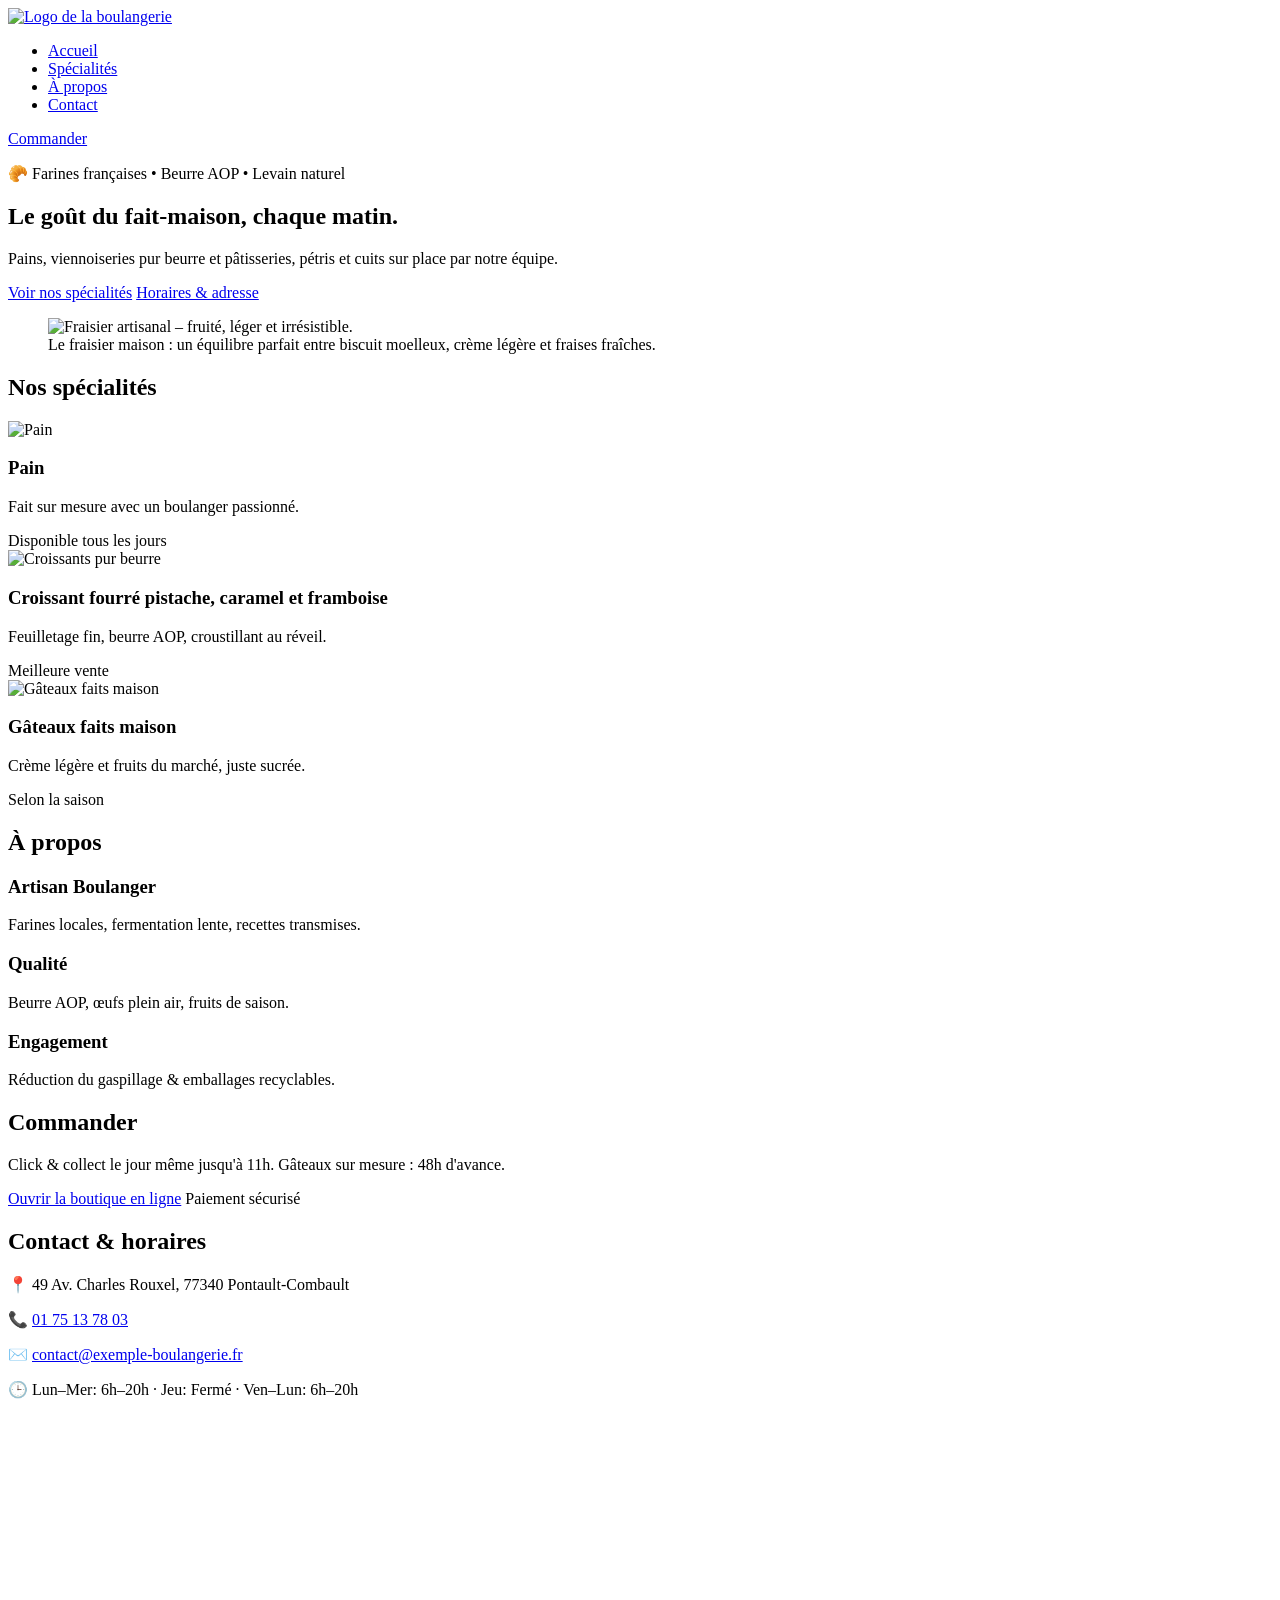
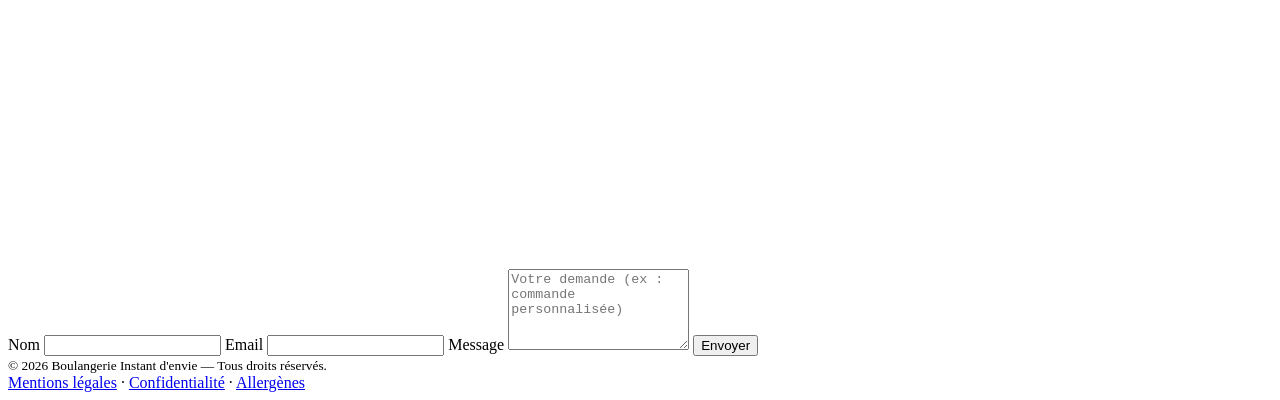
==== index.html @ 3da05369 "First Commit" ====
<!doctype html>
<html lang="fr">
<head>
  <meta charset="utf-8" />
  <meta name="viewport" content="width=device-width, initial-scale=1" />
  <title>Instant d'envie — Pains & Viennoiseries</title>
  <meta name="description" content="Boulangerie artisanale : pains au levain, viennoiseries pur beurre, pâtisseries de saison." />
  <link rel="stylesheet" href="bgiev1.css" />
</head>
<body>

  
  <header class="site-header">
    <div class="container header-row">
      <a class="brand" href="#">
        <img src="ie_logo.png" alt="Logo de la boulangerie" class="brand-logo" />
      </a>
      <nav class="main-nav">
        <ul>
          <li><a href="#hero">Accueil</a></li>
          <li><a href="#specialites">Spécialités</a></li>
          <li><a href="#apropos">À propos</a></li>
          <li><a href="#contact">Contact</a></li>
        </ul>
        <a class="btn btn-outline" href="#commande">Commander</a>
      </nav>
    </div>
  </header>

  
  <section id="hero" class="hero">
    <div class="container hero-grid">
      <div class="hero-text">
        <p class="badge">🥐 Farines françaises • Beurre AOP • Levain naturel</p>
        <h1>Le goût du <span class="accent">fait-maison</span>, chaque matin.</h1>
        <p class="lead">
          Pains, viennoiseries pur beurre et pâtisseries,
          pétris et cuits sur place par notre équipe.
        </p>
        <div class="cta">
          <a class="btn" href="#specialites">Voir nos spécialités</a>
          <a class="btn btn-outline" href="#contact">Horaires & adresse</a>
        </div>
      </div>
      <figure class="hero-media">
        <img src="img/frasiire.jpg" alt="Fraisier artisanal – fruité, léger et irrésistible." />
        <figcaption>Le fraisier maison : un équilibre parfait entre biscuit moelleux, crème légère et fraises fraîches.</figcaption>
      </figure>
    </div>
  </section>

  
  <section id="specialites" class="section">
    <div class="container">
      <h2>Nos spécialités</h2>
      <div class="grid-3">

        <article class="card">
          <img src="images/pain-levain.jpg" alt="Pain" />
          <div class="card-body">
            <h3>Pain</h3>
            <p>Fait sur mesure avec un boulanger passionné.</p>
            <span class="tag">Disponible tous les jours</span>
          </div>
        </article>

        <article class="card">
          <img src="images/croissant.jpg" alt="Croissants pur beurre" />
          <div class="card-body">
            <h3>Croissant fourré pistache, caramel et framboise</h3>
            <p>Feuilletage fin, beurre AOP, croustillant au réveil.</p>
            <span class="tag">Meilleure vente</span>
          </div>
        </article>

        <article class="card">
          <img src="images/tarte.jpg" alt="Gâteaux faits maison" />
          <div class="card-body">
            <h3>Gâteaux faits maison</h3>
            <p>Crème légère et fruits du marché, juste sucrée.</p>
            <span class="tag">Selon la saison</span>
          </div>
        </article>

      </div>
    </div>
  </section>

  
  <section id="apropos" class="section section-alt">
    <div class="container">
      <h2>À propos</h2>
      <div class="grid-3">
        <article class="info">
          <h3>Artisan Boulanger</h3>
          <p>Farines locales, fermentation lente, recettes transmises.</p>
        </article>
        <article class="info">
          <h3>Qualité</h3>
          <p>Beurre AOP, œufs plein air, fruits de saison.</p>
        </article>
        <article class="info">
          <h3>Engagement</h3>
          <p>Réduction du gaspillage & emballages recyclables.</p>
        </article>
      </div>
    </div>
  </section>

  
  <section id="commande" class="section">
    <div class="container">
      <h2>Commander</h2>
      <p>Click & collect le jour même jusqu'à 11h. Gâteaux sur mesure : 48h d'avance.</p>
      <a class="btn" href="#">Ouvrir la boutique en ligne</a>
      <span class="tag">Paiement sécurisé</span>
    </div>
  </section>

  
  <section id="contact" class="section section-alt">
    <div class="container contact-grid">
      <div>
        <h2>Contact & horaires</h2>
        <div class="contact-card">
          <p>📍 49 Av. Charles Rouxel, 77340 Pontault-Combault</p>
          <p>📞 <a href="tel:0175137803">01 75 13 78 03</a></p>
          <p>✉️ <a href="mailto:contact@exemple-boulangerie.fr">contact@exemple-boulangerie.fr</a></p>
          <p>🕒 Lun–Mer: 6h–20h · Jeu: Fermé · Ven–Lun: 6h–20h</p>
        </div>
        <iframe
          src="https://www.google.com/maps/embed?pb=!1m18!1m12!1m3!1d10512.107070641938!2d2.5986004499999926!3d48.80046774999999!2m3!1f0!2f0!3f0!3m2!1i1024!2i768!4f13.1!3m3!1m2!1s0x47e60f6d9b5adf0b%3A0xf8f341e79b0a8008!2sInstant%20D&#39;envie!5e0!3m2!1sfr!2sfr!4v1761155684220!5m2!1sfr!2sfr"
          width="600"
          height="450"
          style="border:0;"
          allowfullscreen=""
          loading="lazy">
        </iframe>
      </div>

      
      <form class="form">
        <label for="nom">Nom</label>
        <input id="nom" name="nom" required />

        <label for="email">Email</label>
        <input id="email" name="email" type="email" required />

        <label for="message">Message</label>
        <textarea id="message" name="message" rows="5" placeholder="Votre demande (ex : commande personnalisée)"></textarea>

        <button class="btn" type="submit">Envoyer</button>
      </form>
    </div>
  </section>

  
  <footer class="site-footer">
    <div class="container footer-row">
      <small>© <span id="year"></span> Boulangerie Instant d'envie — Tous droits réservés.</small>
      <nav>
        <a href="#">Mentions légales</a> ·
        <a href="#">Confidentialité</a> ·
        <a href="#">Allergènes</a>
      </nav>
    </div>
  </footer>

  <script>
    document.getElementById('year').textContent = new Date().getFullYear();
  </script>

</body>
</html>
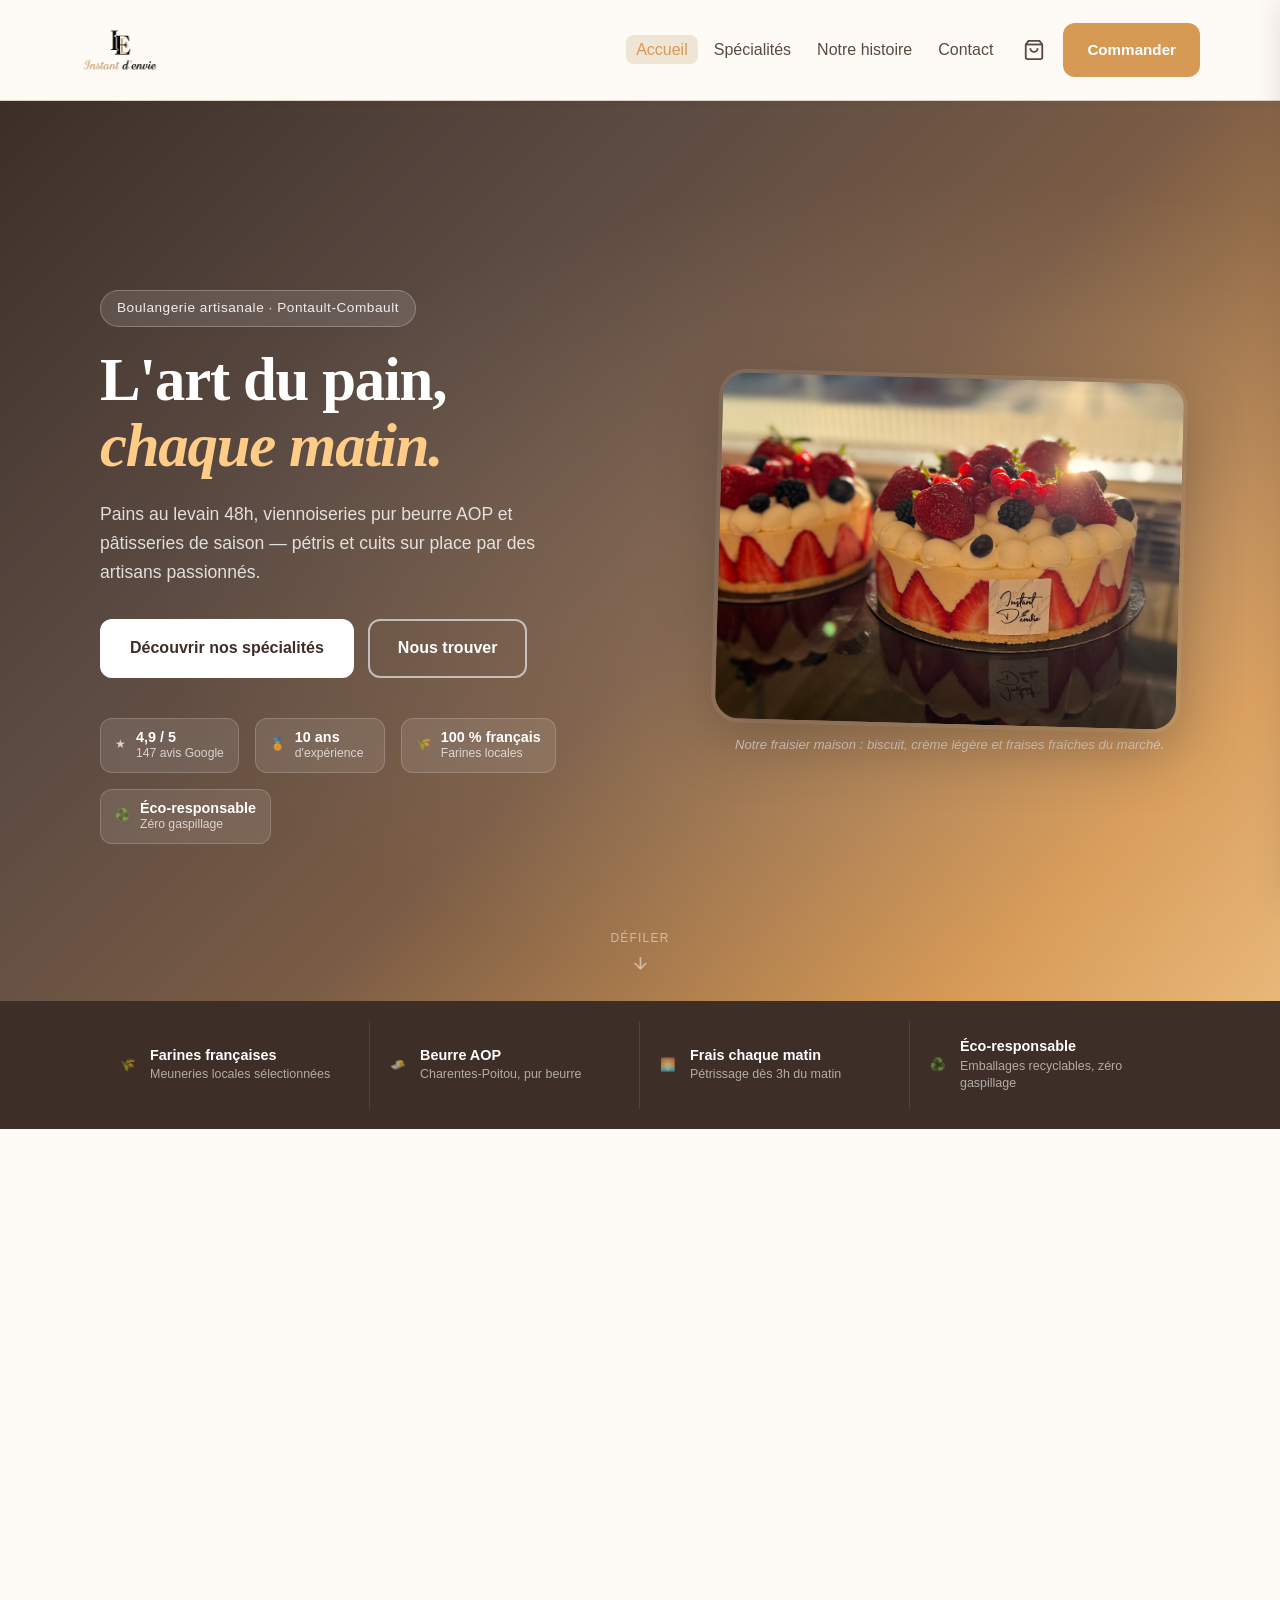
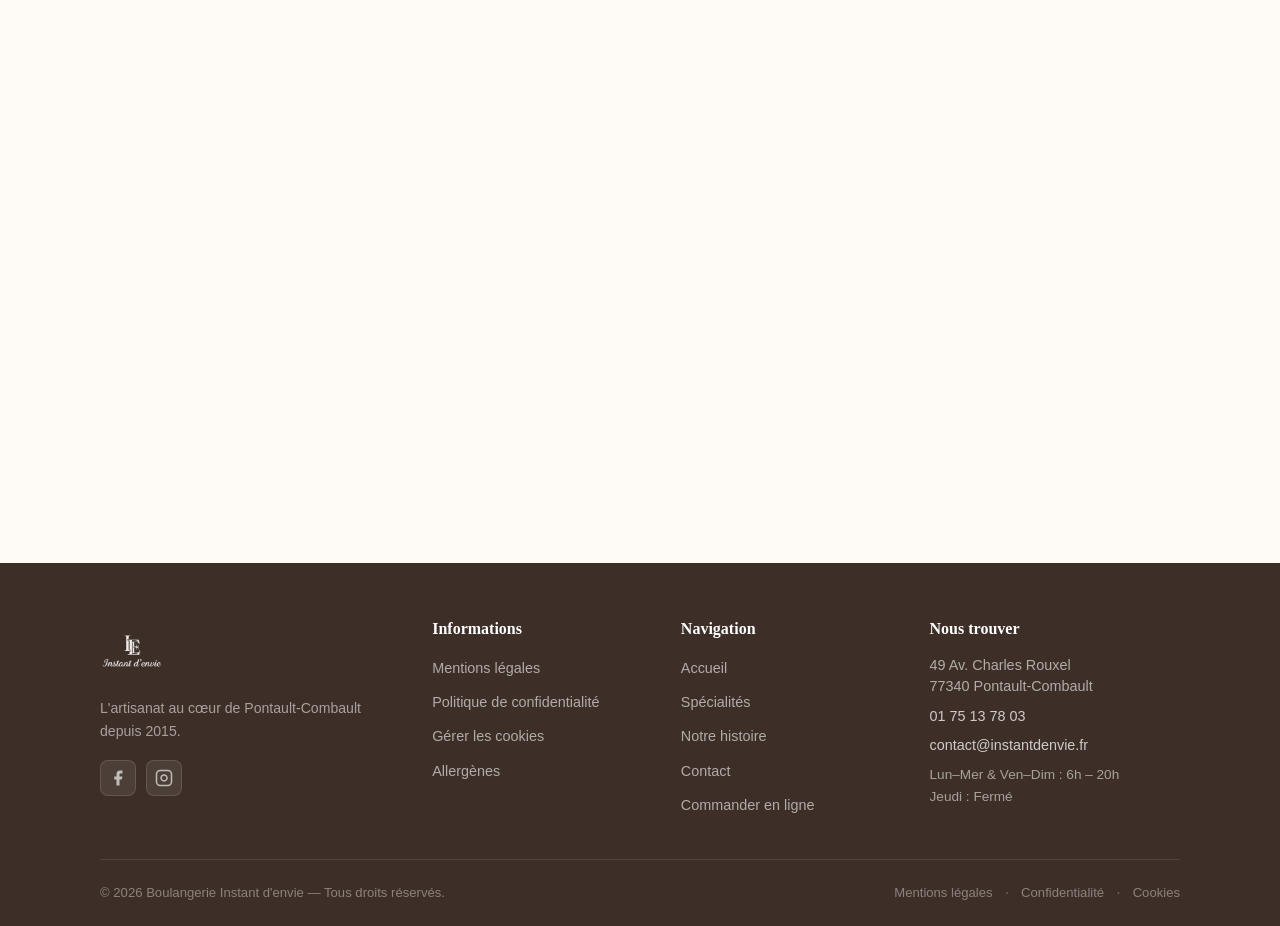
==== commit aaf1a679: "Ajout pages légales, paiement, scripts et images" ====
--- a/index.html
+++ b/index.html
@@ -3,172 +3,768 @@
 <head>
   <meta charset="utf-8" />
   <meta name="viewport" content="width=device-width, initial-scale=1" />
-  <title>Instant d'envie — Pains & Viennoiseries</title>
-  <meta name="description" content="Boulangerie artisanale : pains au levain, viennoiseries pur beurre, pâtisseries de saison." />
-  <link rel="stylesheet" href="bgiev1.css" />
+  <title>Instant d'envie — Boulangerie Artisanale à Pontault-Combault</title>
+
+  <!-- ✅ SÉCURITÉ : Content Security Policy -->
+  <meta http-equiv="Content-Security-Policy"
+    content="default-src 'self';
+             script-src 'self';
+             style-src 'self' https://fonts.googleapis.com;
+             font-src 'self' https://fonts.gstatic.com;
+             img-src 'self' data:;
+             frame-src https://www.google.com;
+             connect-src 'self';
+             object-src 'none';
+             base-uri 'self';
+             frame-ancestors 'self';" />
+
+  <meta name="referrer" content="strict-origin-when-cross-origin" />
+  <meta name="description" content="Boulangerie artisanale Instant d'envie à Pontault-Combault : pains au levain 48h, viennoiseries pur beurre AOP, pâtisseries de saison. Ouverte du lundi au mercredi et vendredi au dimanche de 6h à 20h." />
+
+  <!-- Open Graph -->
+  <meta property="og:title" content="Instant d'envie — Boulangerie Artisanale" />
+  <meta property="og:description" content="Pains au levain, viennoiseries pur beurre et pâtisseries artisanales à Pontault-Combault." />
+  <meta property="og:type" content="website" />
+  <meta property="og:locale" content="fr_FR" />
+
+  <!-- JSON-LD Structured Data — Bakery Schema -->
+  <script type="application/ld+json">
+  {
+    "@context": "https://schema.org",
+    "@type": "Bakery",
+    "name": "Instant d'envie",
+    "description": "Boulangerie artisanale proposant pains au levain, viennoiseries pur beurre AOP et pâtisseries de saison à Pontault-Combault.",
+    "url": "https://instantdenvie.fr",
+    "telephone": "+33175137803",
+    "email": "contact@instantdenvie.fr",
+    "address": {
+      "@type": "PostalAddress",
+      "streetAddress": "49 Avenue Charles Rouxel",
+      "addressLocality": "Pontault-Combault",
+      "postalCode": "77340",
+      "addressCountry": "FR"
+    },
+    "geo": {
+      "@type": "GeoCoordinates",
+      "latitude": 48.800468,
+      "longitude": 2.598600
+    },
+    "openingHoursSpecification": [
+      {
+        "@type": "OpeningHoursSpecification",
+        "dayOfWeek": ["Monday", "Tuesday", "Wednesday"],
+        "opens": "06:00",
+        "closes": "20:00"
+      },
+      {
+        "@type": "OpeningHoursSpecification",
+        "dayOfWeek": ["Friday", "Saturday", "Sunday"],
+        "opens": "06:00",
+        "closes": "20:00"
+      }
+    ],
+    "priceRange": "€€",
+    "servesCuisine": ["Boulangerie", "Pâtisserie"],
+    "hasMap": "https://maps.google.com/?q=Instant+D%27envie,+49+Av.+Charles+Rouxel,+77340+Pontault-Combault",
+    "aggregateRating": {
+      "@type": "AggregateRating",
+      "ratingValue": "4.9",
+      "reviewCount": "147",
+      "bestRating": "5"
+    }
+  }
+  </script>
+
+  <link rel="preconnect" href="https://fonts.googleapis.com" />
+  <link rel="preconnect" href="https://fonts.gstatic.com" crossorigin />
+  <link href="https://fonts.googleapis.com/css2?family=Playfair+Display:ital,wght@0,600;0,700;1,600&family=Inter:wght@400;500;600&display=swap" rel="stylesheet" />
+  <link rel="stylesheet" href="style.css" />
 </head>
 <body>
 
-  
-  <header class="site-header">
+  <a href="#main-content" class="skip-nav">Passer au contenu principal</a>
+
+  <!-- ══════════════════════════════════════════════
+       COOKIE BANNER RGPD (affiché par JS si pas de consentement)
+  ══════════════════════════════════════════════ -->
+  <div class="cookie-banner" id="cookie-banner" role="dialog" aria-label="Gestion des cookies" aria-live="polite">
+    <div class="cookie-banner-inner">
+      <div class="cookie-banner-text">
+        <p><strong>Nous respectons votre vie privée.</strong> Ce site utilise uniquement des cookies fonctionnels indispensables à son bon fonctionnement (sauvegarde du panier, préférences). Aucun cookie publicitaire ni de traçage n'est utilisé.</p>
+        <p class="cookie-banner-links">
+          <a href="politique-confidentialite.html#cookies">En savoir plus sur nos cookies</a>
+        </p>
+      </div>
+      <div class="cookie-banner-actions">
+        <button class="btn btn-outline btn-sm" id="cookie-refuse" type="button">Fonctionnels uniquement</button>
+        <button class="btn btn-sm" id="cookie-accept" type="button">J'accepte</button>
+      </div>
+    </div>
+  </div>
+
+  <!-- ══════════════════════════════════════════════
+       EN-TÊTE
+  ══════════════════════════════════════════════ -->
+  <header class="site-header" id="site-header">
     <div class="container header-row">
-      <a class="brand" href="#">
-        <img src="ie_logo.png" alt="Logo de la boulangerie" class="brand-logo" />
+      <a class="brand" href="#hero" aria-label="Retour à l'accueil — Instant d'envie">
+        <img src="image/logo_ie.png" alt="Logo Instant d'envie" class="brand-logo" />
       </a>
-      <nav class="main-nav">
-        <ul>
-          <li><a href="#hero">Accueil</a></li>
-          <li><a href="#specialites">Spécialités</a></li>
-          <li><a href="#apropos">À propos</a></li>
-          <li><a href="#contact">Contact</a></li>
+
+      <nav class="main-nav" aria-label="Navigation principale">
+        <ul id="main-nav-list">
+          <li><a href="#hero" data-nav="hero">Accueil</a></li>
+          <li><a href="#specialites" data-nav="specialites">Spécialités</a></li>
+          <li><a href="#histoire" data-nav="histoire">Notre histoire</a></li>
+          <li><a href="#contact" data-nav="contact">Contact</a></li>
         </ul>
-        <a class="btn btn-outline" href="#commande">Commander</a>
+
+        <div class="nav-actions">
+          <button class="cart-btn" id="cart-toggle" aria-label="Voir mon panier (0 article)">
+            <svg aria-hidden="true" width="22" height="22" viewBox="0 0 24 24" fill="none" stroke="currentColor" stroke-width="2"><path d="M6 2L3 6v14a2 2 0 0 0 2 2h14a2 2 0 0 0 2-2V6l-3-4z"/><line x1="3" y1="6" x2="21" y2="6"/><path d="M16 10a4 4 0 0 1-8 0"/></svg>
+            <span class="cart-badge" id="cart-count" aria-live="polite">0</span>
+          </button>
+          <a class="btn" href="#specialites">Commander</a>
+          <button class="hamburger" id="menu-toggle" aria-label="Ouvrir le menu" aria-expanded="false" aria-controls="mobile-menu">
+            <span></span><span></span><span></span>
+          </button>
+        </div>
       </nav>
     </div>
+
+    <div class="mobile-menu" id="mobile-menu" aria-hidden="true">
+      <ul>
+        <li><a href="#hero">Accueil</a></li>
+        <li><a href="#specialites">Spécialités</a></li>
+        <li><a href="#histoire">Notre histoire</a></li>
+        <li><a href="#contact">Contact</a></li>
+        <li><a href="#specialites" class="btn mobile-cta-btn">Commander</a></li>
+      </ul>
+    </div>
   </header>
 
-  
-  <section id="hero" class="hero">
-    <div class="container hero-grid">
-      <div class="hero-text">
-        <p class="badge">🥐 Farines françaises • Beurre AOP • Levain naturel</p>
-        <h1>Le goût du <span class="accent">fait-maison</span>, chaque matin.</h1>
-        <p class="lead">
-          Pains, viennoiseries pur beurre et pâtisseries,
-          pétris et cuits sur place par notre équipe.
-        </p>
-        <div class="cta">
-          <a class="btn" href="#specialites">Voir nos spécialités</a>
-          <a class="btn btn-outline" href="#contact">Horaires & adresse</a>
-        </div>
-      </div>
-      <figure class="hero-media">
-        <img src="img/frasiire.jpg" alt="Fraisier artisanal – fruité, léger et irrésistible." />
-        <figcaption>Le fraisier maison : un équilibre parfait entre biscuit moelleux, crème légère et fraises fraîches.</figcaption>
-      </figure>
+  <!-- ══════════════════════════════════════════════
+       PANNEAU PANIER
+  ══════════════════════════════════════════════ -->
+  <div class="cart-overlay" id="cart-overlay" aria-hidden="true"></div>
+  <aside class="cart-panel" id="cart-panel" aria-label="Votre panier" aria-hidden="true">
+    <div class="cart-panel-header">
+      <h2>Mon panier</h2>
+      <button class="cart-close" id="cart-close" aria-label="Fermer le panier">✕</button>
     </div>
-  </section>
-
-  
-  <section id="specialites" class="section">
+    <div class="cart-items" id="cart-items">
+      <p class="cart-empty">Votre panier est vide</p>
+    </div>
+    <div class="cart-footer" id="cart-footer">
+      <div class="cart-total-row">
+        <span>Total estimé</span>
+        <strong id="cart-total">0,00 €</strong>
+      </div>
+      <a href="paiement.html" class="btn btn-full" id="cart-checkout">Passer commande →</a>
+      <p class="cart-note">Click &amp; Collect · Livraison disponible</p>
+    </div>
+  </aside>
+
+  <!-- ══════════════════════════════════════════════
+       CONTENU PRINCIPAL
+  ══════════════════════════════════════════════ -->
+  <main id="main-content">
+
+    <!-- ─────────────── HERO ─────────────── -->
+    <section id="hero" class="hero-full" aria-label="Présentation de la boulangerie Instant d'envie">
+      <div class="hero-bg" aria-hidden="true"></div>
+      <div class="container hero-full-inner">
+        <div class="hero-content">
+          <span class="hero-label">Boulangerie artisanale · Pontault-Combault</span>
+          <h1>L'art du pain,<br><em>chaque matin.</em></h1>
+          <p class="hero-lead">Pains au levain 48h, viennoiseries pur beurre AOP et pâtisseries de saison — pétris et cuits sur place par des artisans passionnés.</p>
+          <div class="hero-cta">
+            <a class="btn hero-btn-primary" href="#specialites">Découvrir nos spécialités</a>
+            <a class="btn btn-outline hero-btn-secondary" href="#contact">Nous trouver</a>
+          </div>
+          <div class="hero-trust">
+            <div class="trust-badge">
+              <span class="trust-icon" aria-hidden="true">★</span>
+              <div>
+                <strong>4,9 / 5</strong>
+                <span>147 avis Google</span>
+              </div>
+            </div>
+            <div class="trust-badge">
+              <span class="trust-icon" aria-hidden="true">🏅</span>
+              <div>
+                <strong>10 ans</strong>
+                <span>d'expérience</span>
+              </div>
+            </div>
+            <div class="trust-badge">
+              <span class="trust-icon" aria-hidden="true">🌾</span>
+              <div>
+                <strong>100 % français</strong>
+                <span>Farines locales</span>
+              </div>
+            </div>
+            <div class="trust-badge">
+              <span class="trust-icon" aria-hidden="true">♻️</span>
+              <div>
+                <strong>Éco-responsable</strong>
+                <span>Zéro gaspillage</span>
+              </div>
+            </div>
+          </div>
+        </div>
+        <figure class="hero-figure" aria-hidden="false">
+          <img src="image/image_fraisier.jpg"
+               alt="Fraisier artisanal Instant d'envie — biscuit moelleux, crème légère et fraises fraîches"
+               width="560" height="460"
+               fetchpriority="high" />
+          <figcaption>Notre fraisier maison : biscuit, crème légère et fraises fraîches du marché.</figcaption>
+        </figure>
+      </div>
+      <div class="hero-scroll-hint" aria-hidden="true">
+        <span>Défiler</span>
+        <svg width="20" height="20" viewBox="0 0 24 24" fill="none" stroke="currentColor" stroke-width="2"><path d="M12 5v14M5 12l7 7 7-7"/></svg>
+      </div>
+    </section>
+
+    <!-- ─────────────── USP STRIP ─────────────── -->
+    <section class="usp-strip" aria-label="Nos engagements qualité">
+      <div class="container">
+        <ul class="usp-list" role="list">
+          <li class="usp-item">
+            <span class="usp-icon" aria-hidden="true">🌾</span>
+            <div>
+              <strong>Farines françaises</strong>
+              <span>Meuneries locales sélectionnées</span>
+            </div>
+          </li>
+          <li class="usp-item">
+            <span class="usp-icon" aria-hidden="true">🧈</span>
+            <div>
+              <strong>Beurre AOP</strong>
+              <span>Charentes-Poitou, pur beurre</span>
+            </div>
+          </li>
+          <li class="usp-item">
+            <span class="usp-icon" aria-hidden="true">🌅</span>
+            <div>
+              <strong>Frais chaque matin</strong>
+              <span>Pétrissage dès 3h du matin</span>
+            </div>
+          </li>
+          <li class="usp-item">
+            <span class="usp-icon" aria-hidden="true">♻️</span>
+            <div>
+              <strong>Éco-responsable</strong>
+              <span>Emballages recyclables, zéro gaspillage</span>
+            </div>
+          </li>
+        </ul>
+      </div>
+    </section>
+
+    <!-- ─────────────── SPÉCIALITÉS ─────────────── -->
+    <section id="specialites" class="section animate-on-scroll">
+      <div class="container">
+        <div class="section-header">
+          <span class="section-eyebrow">Nos créations</span>
+          <h2>Spécialités maison</h2>
+          <p class="section-lead">Préparées chaque matin avec passion et des ingrédients de qualité irréprochable. Click &amp; Collect ou livraison à domicile.</p>
+        </div>
+
+        <div class="grid-products">
+
+          <article class="card"
+                   data-product-id="trompe-loeil"
+                   data-product-name="Trompe l'œil"
+                   data-product-price="14.50"
+                   data-product-image="image/img_trompeeil.JPG">
+            <div class="card-img-wrap">
+              <img src="image/img_trompeeil.JPG"
+                   alt="Trompe l'œil — gâteau artistique fait maison"
+                   loading="lazy" width="400" height="280" />
+              <span class="card-badge">Week-end uniquement</span>
+            </div>
+            <div class="card-body">
+              <h3>Trompe l'œil</h3>
+              <p>Un chef-d'œuvre visuel et gustatif, façonné par notre pâtissier avec une précision d'artiste.</p>
+              <div class="card-footer">
+                <span class="card-price">14,50 €</span>
+                <button class="btn btn-sm add-to-cart" aria-label="Ajouter Trompe l'œil au panier">+ Panier</button>
+              </div>
+            </div>
+          </article>
+
+          <article class="card"
+                   data-product-id="brioche-feuilletee"
+                   data-product-name="Brioche feuilletée"
+                   data-product-price="5.90"
+                   data-product-image="image/img_trompeeil.JPG">
+            <div class="card-img-wrap">
+              <img src="image/img_trompeeil.JPG"
+                   alt="Brioche feuilletée garnie"
+                   loading="lazy" width="400" height="280" />
+              <span class="card-badge card-badge-gold">Notre incontournable</span>
+            </div>
+            <div class="card-body">
+              <h3>Brioche feuilletée</h3>
+              <p>Nutella, pistache ou fruits rouges — feuilletage délicat au beurre AOP, fondante à souhait.</p>
+              <div class="card-footer">
+                <span class="card-price">5,90 €</span>
+                <button class="btn btn-sm add-to-cart" aria-label="Ajouter Brioche feuilletée au panier">+ Panier</button>
+              </div>
+            </div>
+          </article>
+
+          <article class="card"
+                   data-product-id="gateau-saison"
+                   data-product-name="Gâteau de saison"
+                   data-product-price="8.50"
+                   data-product-image="image/image_fraisier.jpg">
+            <div class="card-img-wrap">
+              <img src="image/image_fraisier.jpg"
+                   alt="Gâteau fait maison selon la saison"
+                   loading="lazy" width="400" height="280" />
+              <span class="card-badge card-badge-green">Selon la saison</span>
+            </div>
+            <div class="card-body">
+              <h3>Gâteau de saison</h3>
+              <p>Fruits du marché, crème légère juste sucrée. La recette évolue avec les meilleurs arrivages.</p>
+              <div class="card-footer">
+                <span class="card-price">8,50 €</span>
+                <button class="btn btn-sm add-to-cart" aria-label="Ajouter Gâteau de saison au panier">+ Panier</button>
+              </div>
+            </div>
+          </article>
+
+          <article class="card"
+                   data-product-id="fraisier"
+                   data-product-name="Fraisier maison"
+                   data-product-price="9.50"
+                   data-product-image="image/image_fraisier.jpg">
+            <div class="card-img-wrap">
+              <img src="image/image_fraisier.jpg"
+                   alt="Fraisier artisanal maison"
+                   loading="lazy" width="400" height="280" />
+              <span class="card-badge card-badge-pink">Coup de cœur</span>
+            </div>
+            <div class="card-body">
+              <h3>Fraisier maison</h3>
+              <p>Biscuit moelleux, crème mousseline et fraises fraîches — un équilibre parfait entre légèreté et gourmandise.</p>
+              <div class="card-footer">
+                <span class="card-price">9,50 €</span>
+                <button class="btn btn-sm add-to-cart" aria-label="Ajouter Fraisier maison au panier">+ Panier</button>
+              </div>
+            </div>
+          </article>
+
+          <!-- Nouveau produit 1 -->
+          <article class="card"
+                   data-product-id="pain-levain"
+                   data-product-name="Pain au levain 48h"
+                   data-product-price="4.50"
+                   data-product-image="">
+            <div class="card-img-wrap">
+              <div class="card-img-placeholder card-img-placeholder--bread" aria-label="Pain au levain 48h — photo à venir" role="img">
+                <span aria-hidden="true">🍞</span>
+              </div>
+              <span class="card-badge card-badge-gold">La signature</span>
+            </div>
+            <div class="card-body">
+              <h3>Pain au levain 48h</h3>
+              <p>Fermentation lente sur 48 heures pour une mie alvéolée, une croûte croustillante et des arômes incomparables.</p>
+              <div class="card-footer">
+                <span class="card-price">4,50 €</span>
+                <button class="btn btn-sm add-to-cart" aria-label="Ajouter Pain au levain 48h au panier">+ Panier</button>
+              </div>
+            </div>
+          </article>
+
+          <!-- Nouveau produit 2 -->
+          <article class="card"
+                   data-product-id="croissant-beurre"
+                   data-product-name="Croissant pur beurre"
+                   data-product-price="1.80"
+                   data-product-image="">
+            <div class="card-img-wrap">
+              <div class="card-img-placeholder card-img-placeholder--pastry" aria-label="Croissant pur beurre — photo à venir" role="img">
+                <span aria-hidden="true">🥐</span>
+              </div>
+              <span class="card-badge">Tous les matins</span>
+            </div>
+            <div class="card-body">
+              <h3>Croissant pur beurre</h3>
+              <p>Feuilletage délicat au beurre AOP Charentes-Poitou, dorure miel, croustillant à l'extérieur, fondant dedans.</p>
+              <div class="card-footer">
+                <span class="card-price">1,80 €</span>
+                <button class="btn btn-sm add-to-cart" aria-label="Ajouter Croissant pur beurre au panier">+ Panier</button>
+              </div>
+            </div>
+          </article>
+
+        </div>
+      </div>
+    </section>
+
+    <!-- ─────────────── NOTRE HISTOIRE ─────────────── -->
+    <section id="histoire" class="section section-alt animate-on-scroll">
+      <div class="container">
+        <div class="histoire-grid">
+
+          <div class="histoire-content">
+            <span class="section-eyebrow">À propos</span>
+            <h2>Une passion,<br>une histoire.</h2>
+            <p class="histoire-lead">Née d'un amour profond pour le pain et les produits artisanaux, la boulangerie Instant d'envie est bien plus qu'une boutique — c'est un lieu de vie et de partage au cœur de Pontault-Combault.</p>
+
+            <ol class="timeline" aria-label="Notre histoire en dates clés">
+              <li class="timeline-item">
+                <div class="timeline-dot" aria-hidden="true"></div>
+                <div class="timeline-body">
+                  <time class="timeline-year" datetime="2015">2015</time>
+                  <h3>L'ouverture</h3>
+                  <p>Naissance d'Instant d'envie, avec une seule obsession : proposer des produits d'artisanat authentique, sans compromis sur la qualité.</p>
+                </div>
+              </li>
+              <li class="timeline-item">
+                <div class="timeline-dot" aria-hidden="true"></div>
+                <div class="timeline-body">
+                  <time class="timeline-year" datetime="2018">2018</time>
+                  <h3>La gamme viennoiseries</h3>
+                  <p>Lancement de la gamme viennoiseries pur beurre AOP — croissants, brioches feuilletées et pains au chocolat qui font désormais partie de vos matins.</p>
+                </div>
+              </li>
+              <li class="timeline-item">
+                <div class="timeline-dot" aria-hidden="true"></div>
+                <div class="timeline-body">
+                  <time class="timeline-year" datetime="2022">2022</time>
+                  <h3>Récompensée par nos clients</h3>
+                  <p>Mention spéciale dans le guide des meilleures boulangeries de Seine-et-Marne, avec une note moyenne de 4,9/5 sur Google.</p>
+                </div>
+              </li>
+              <li class="timeline-item">
+                <div class="timeline-dot" aria-hidden="true"></div>
+                <div class="timeline-body">
+                  <time class="timeline-year" datetime="2025">2025</time>
+                  <h3>Livraison à domicile</h3>
+                  <p>Lancement du service de livraison dans un rayon de 10 km autour de la boulangerie, pour apporter la fraîcheur artisanale jusqu'à votre table.</p>
+                </div>
+              </li>
+            </ol>
+          </div>
+
+          <figure class="histoire-figure">
+            <div class="histoire-img-placeholder" aria-label="L'équipe de la boulangerie Instant d'envie — photo à venir" role="img">
+              <span aria-hidden="true">👨‍🍳</span>
+              <p>Photo de l'équipe</p>
+            </div>
+            <figcaption>Notre équipe passionnée, pétrit chaque jour depuis 3h du matin pour vous offrir le meilleur.</figcaption>
+          </figure>
+
+        </div>
+      </div>
+    </section>
+
+    <!-- ─────────────── SAVOIR-FAIRE ─────────────── -->
+    <section class="section animate-on-scroll" aria-label="Notre savoir-faire">
+      <div class="container">
+        <div class="section-header">
+          <span class="section-eyebrow">Engagements</span>
+          <h2>Notre savoir-faire</h2>
+          <p class="section-lead">Chaque produit est le fruit d'un travail minutieux, d'ingrédients rigoureusement sélectionnés et d'un amour sincère du métier.</p>
+        </div>
+        <div class="grid-3">
+          <article class="info animate-on-scroll">
+            <div class="info-icon" aria-hidden="true">🌾</div>
+            <h3>Artisan Boulanger</h3>
+            <p>Farines locales sélectionnées, fermentation lente sur 48h, recettes transmises et perfectionnées chaque année.</p>
+          </article>
+          <article class="info animate-on-scroll">
+            <div class="info-icon" aria-hidden="true">🧈</div>
+            <h3>Qualité Premium</h3>
+            <p>Beurre AOP Charentes-Poitou, œufs plein air Label Rouge, fruits de saison choisis au marché chaque matin.</p>
+          </article>
+          <article class="info animate-on-scroll">
+            <div class="info-icon" aria-hidden="true">♻️</div>
+            <h3>Engagement durable</h3>
+            <p>Réduction du gaspillage alimentaire, invendus reversés à des associations locales, emballages 100 % recyclables.</p>
+          </article>
+        </div>
+      </div>
+    </section>
+
+    <!-- ─────────────── AVIS CLIENTS ─────────────── -->
+    <section class="section section-alt testimonials animate-on-scroll" aria-label="Avis de nos clients">
+      <div class="container">
+        <div class="section-header">
+          <span class="section-eyebrow">Ce que vous dites</span>
+          <h2>Avis clients</h2>
+          <div class="rating-global" aria-label="Note globale 4,9 sur 5 basée sur 147 avis Google">
+            <span class="rating-stars" aria-hidden="true">★★★★★</span>
+            <strong>4,9 / 5</strong>
+            <span class="rating-count">147 avis Google</span>
+          </div>
+        </div>
+
+        <div class="testimonials-grid">
+
+          <article class="testimonial-card animate-on-scroll">
+            <div class="testimonial-stars" aria-label="Note : 5 étoiles sur 5" aria-hidden="true">★★★★★</div>
+            <blockquote>
+              <p>La meilleure boulangerie du coin, sans hésiter. Le pain au levain est exceptionnel — croûte croustillante, mie alvéolée, goût inimitable. Et les croissants... je ne peux plus m'en passer chaque matin !</p>
+            </blockquote>
+            <footer class="testimonial-footer">
+              <div class="testimonial-avatar" aria-hidden="true">S</div>
+              <div>
+                <cite class="testimonial-name">Sophie M.</cite>
+                <span class="testimonial-meta">Cliente fidèle · Il y a 2 semaines</span>
+              </div>
+            </footer>
+          </article>
+
+          <article class="testimonial-card animate-on-scroll">
+            <div class="testimonial-stars" aria-label="Note : 5 étoiles sur 5" aria-hidden="true">★★★★★</div>
+            <blockquote>
+              <p>J'ai commandé le Trompe l'œil pour l'anniversaire de ma femme — toute la famille était bluffée, visuellement comme gustativement. Un vrai talent. La livraison était ponctuelle et l'emballage soigné.</p>
+            </blockquote>
+            <footer class="testimonial-footer">
+              <div class="testimonial-avatar" aria-hidden="true">T</div>
+              <div>
+                <cite class="testimonial-name">Thomas L.</cite>
+                <span class="testimonial-meta">Client vérifié · Il y a 1 mois</span>
+              </div>
+            </footer>
+          </article>
+
+          <article class="testimonial-card animate-on-scroll">
+            <div class="testimonial-stars" aria-label="Note : 5 étoiles sur 5" aria-hidden="true">★★★★★</div>
+            <blockquote>
+              <p>On sent vraiment la différence avec une vraie boulangerie artisanale. Les produits changent selon la saison, c'est toujours une surprise. L'accueil est chaleureux et l'équipe est aux petits soins. Je recommande vivement !</p>
+            </blockquote>
+            <footer class="testimonial-footer">
+              <div class="testimonial-avatar" aria-hidden="true">N</div>
+              <div>
+                <cite class="testimonial-name">Nathalie B.</cite>
+                <span class="testimonial-meta">Cliente fidèle · Il y a 3 semaines</span>
+              </div>
+            </footer>
+          </article>
+
+        </div>
+      </div>
+    </section>
+
+    <!-- ─────────────── NEWSLETTER ─────────────── -->
+    <section class="newsletter-section animate-on-scroll" aria-label="Inscription à la newsletter">
+      <div class="container">
+        <div class="newsletter-inner">
+          <div class="newsletter-text">
+            <h2>Restez gourmand</h2>
+            <p>Recevez nos actualités, créations du moment et offres exclusives directement dans votre boîte mail.</p>
+          </div>
+          <form class="newsletter-form" id="newsletter-form" novalidate aria-label="Formulaire d'inscription newsletter">
+            <div class="newsletter-input-wrap">
+              <label for="newsletter-email" class="sr-only">Votre adresse e-mail</label>
+              <input type="email"
+                     id="newsletter-email"
+                     name="email"
+                     placeholder="votre@email.fr"
+                     autocomplete="email"
+                     aria-required="true"
+                     required
+                     maxlength="254" />
+              <button type="submit" class="btn">S'inscrire</button>
+            </div>
+            <label class="newsletter-consent" for="newsletter-consent">
+              <input type="checkbox" id="newsletter-consent" name="consent" required aria-required="true" />
+              <span>J'accepte de recevoir la newsletter d'Instant d'envie et je reconnais avoir lu la <a href="politique-confidentialite.html">politique de confidentialité</a>. Je peux me désinscrire à tout moment.</span>
+            </label>
+            <div id="newsletter-msg" role="status" aria-live="polite" class="newsletter-feedback"></div>
+          </form>
+        </div>
+      </div>
+    </section>
+
+    <!-- ─────────────── CONTACT ─────────────── -->
+    <section id="contact" class="section animate-on-scroll">
+      <div class="container">
+        <div class="section-header">
+          <span class="section-eyebrow">Venir nous voir</span>
+          <h2>Contact &amp; horaires</h2>
+        </div>
+        <div class="contact-grid">
+
+          <div class="contact-left">
+            <div class="contact-card">
+              <div class="contact-info-row">
+                <span class="contact-icon" aria-hidden="true">📍</span>
+                <div>
+                  <strong>Adresse</strong>
+                  <span>49 Av. Charles Rouxel, 77340 Pontault-Combault</span>
+                </div>
+              </div>
+              <div class="contact-info-row">
+                <span class="contact-icon" aria-hidden="true">📞</span>
+                <div>
+                  <strong>Téléphone</strong>
+                  <a href="tel:+33175137803">01 75 13 78 03</a>
+                </div>
+              </div>
+              <div class="contact-info-row">
+                <span class="contact-icon" aria-hidden="true">✉️</span>
+                <div>
+                  <strong>E-mail</strong>
+                  <a href="mailto:contact@instantdenvie.fr">contact@instantdenvie.fr</a>
+                </div>
+              </div>
+              <div class="contact-info-row">
+                <span class="contact-icon" aria-hidden="true">🕒</span>
+                <div>
+                  <strong>Horaires</strong>
+                  <table class="horaires-table" aria-label="Horaires d'ouverture">
+                    <tbody>
+                      <tr><td>Lundi – Mercredi</td><td>6h – 20h</td></tr>
+                      <tr class="horaires-closed"><td>Jeudi</td><td>Fermé</td></tr>
+                      <tr><td>Vendredi – Dimanche</td><td>6h – 20h</td></tr>
+                    </tbody>
+                  </table>
+                </div>
+              </div>
+            </div>
+
+            <iframe
+              title="Carte — Boulangerie Instant d'envie, 49 Av. Charles Rouxel, Pontault-Combault"
+              src="https://www.google.com/maps/embed?pb=!1m18!1m12!1m3!1d10512.107070641938!2d2.5986004499999926!3d48.80046774999999!2m3!1f0!2f0!3f0!3m2!1i1024!2i768!4f13.1!3m3!1m2!1s0x47e60f6d9b5adf0b%3A0xf8f341e79b0a8008!2sInstant%20D&#39;envie!5e0!3m2!1sfr!2sfr!4v1761155684220!5m2!1sfr!2sfr"
+              width="100%" height="280"
+              class="contact-map"
+              sandbox="allow-scripts allow-same-origin allow-popups"
+              referrerpolicy="no-referrer-when-downgrade"
+              loading="lazy"
+              allowfullscreen>
+            </iframe>
+          </div>
+
+          <form class="form"
+                method="POST"
+                action="#"
+                novalidate
+                id="contact-form"
+                aria-label="Formulaire de contact">
+
+            <h3>Écrivez-nous</h3>
+            <p class="form-subtitle">Réponse sous 24h ouvrées.</p>
+
+            <label for="nom">Nom complet <span aria-hidden="true" class="required-star">*</span></label>
+            <input id="nom" name="nom" type="text"
+                   required
+                   autocomplete="name"
+                   placeholder="Marie Dupont"
+                   aria-required="true" />
+
+            <label for="email">E-mail <span aria-hidden="true" class="required-star">*</span></label>
+            <input id="email" name="email" type="email"
+                   required
+                   autocomplete="email"
+                   placeholder="marie@exemple.fr"
+                   aria-required="true" />
+
+            <label for="message">Message <span aria-hidden="true" class="required-star">*</span></label>
+            <textarea id="message" name="message" rows="5"
+                      required
+                      aria-required="true"
+                      maxlength="2000"
+                      placeholder="Votre demande (commande personnalisée, questions sur nos produits…)"></textarea>
+
+            <label class="form-rgpd-consent" for="contact-rgpd">
+              <input type="checkbox" id="contact-rgpd" name="rgpd" required aria-required="true" />
+              <span>J'accepte que mes données soient traitées par la boulangerie Instant d'envie pour répondre à ma demande, conformément à la <a href="politique-confidentialite.html" target="_blank" rel="noopener noreferrer">politique de confidentialité</a>.</span>
+            </label>
+
+            <div id="contact-form-msg" role="status" aria-live="polite"></div>
+
+            <button class="btn" type="submit">Envoyer le message</button>
+            <p class="form-note">* Champs obligatoires. Vos données ne seront jamais revendues.</p>
+          </form>
+
+        </div>
+      </div>
+    </section>
+
+  </main>
+
+  <!-- ══════════════════════════════════════════════
+       PIED DE PAGE
+  ══════════════════════════════════════════════ -->
+  <footer class="site-footer site-footer--full">
     <div class="container">
-      <h2>Nos spécialités</h2>
-      <div class="grid-3">
-
-        <article class="card">
-          <img src="images/pain-levain.jpg" alt="Pain" />
-          <div class="card-body">
-            <h3>Pain</h3>
-            <p>Fait sur mesure avec un boulanger passionné.</p>
-            <span class="tag">Disponible tous les jours</span>
+      <div class="footer-grid">
+
+        <div class="footer-brand">
+          <a href="#hero" aria-label="Retour en haut — Instant d'envie">
+            <img src="image/logo_ie.png" alt="Logo Instant d'envie" class="footer-logo" />
+          </a>
+          <p class="footer-tagline">L'artisanat au cœur de Pontault-Combault depuis 2015.</p>
+          <div class="footer-social" aria-label="Réseaux sociaux">
+            <a href="#" class="social-link" aria-label="Notre page Facebook (bientôt disponible)">
+              <svg aria-hidden="true" width="18" height="18" viewBox="0 0 24 24" fill="currentColor"><path d="M18 2h-3a5 5 0 0 0-5 5v3H7v4h3v8h4v-8h3l1-4h-4V7a1 1 0 0 1 1-1h3z"/></svg>
+            </a>
+            <a href="#" class="social-link" aria-label="Notre compte Instagram (bientôt disponible)">
+              <svg aria-hidden="true" width="18" height="18" viewBox="0 0 24 24" fill="none" stroke="currentColor" stroke-width="2"><rect x="2" y="2" width="20" height="20" rx="5" ry="5"/><path d="M16 11.37A4 4 0 1 1 12.63 8 4 4 0 0 1 16 11.37z"/><line x1="17.5" y1="6.5" x2="17.51" y2="6.5"/></svg>
+            </a>
           </div>
-        </article>
-
-        <article class="card">
-          <img src="images/croissant.jpg" alt="Croissants pur beurre" />
-          <div class="card-body">
-            <h3>Croissant fourré pistache, caramel et framboise</h3>
-            <p>Feuilletage fin, beurre AOP, croustillant au réveil.</p>
-            <span class="tag">Meilleure vente</span>
-          </div>
-        </article>
-
-        <article class="card">
-          <img src="images/tarte.jpg" alt="Gâteaux faits maison" />
-          <div class="card-body">
-            <h3>Gâteaux faits maison</h3>
-            <p>Crème légère et fruits du marché, juste sucrée.</p>
-            <span class="tag">Selon la saison</span>
-          </div>
-        </article>
-
-      </div>
-    </div>
-  </section>
-
-  
-  <section id="apropos" class="section section-alt">
-    <div class="container">
-      <h2>À propos</h2>
-      <div class="grid-3">
-        <article class="info">
-          <h3>Artisan Boulanger</h3>
-          <p>Farines locales, fermentation lente, recettes transmises.</p>
-        </article>
-        <article class="info">
-          <h3>Qualité</h3>
-          <p>Beurre AOP, œufs plein air, fruits de saison.</p>
-        </article>
-        <article class="info">
-          <h3>Engagement</h3>
-          <p>Réduction du gaspillage & emballages recyclables.</p>
-        </article>
-      </div>
-    </div>
-  </section>
-
-  
-  <section id="commande" class="section">
-    <div class="container">
-      <h2>Commander</h2>
-      <p>Click & collect le jour même jusqu'à 11h. Gâteaux sur mesure : 48h d'avance.</p>
-      <a class="btn" href="#">Ouvrir la boutique en ligne</a>
-      <span class="tag">Paiement sécurisé</span>
-    </div>
-  </section>
-
-  
-  <section id="contact" class="section section-alt">
-    <div class="container contact-grid">
-      <div>
-        <h2>Contact & horaires</h2>
-        <div class="contact-card">
-          <p>📍 49 Av. Charles Rouxel, 77340 Pontault-Combault</p>
-          <p>📞 <a href="tel:0175137803">01 75 13 78 03</a></p>
-          <p>✉️ <a href="mailto:contact@exemple-boulangerie.fr">contact@exemple-boulangerie.fr</a></p>
-          <p>🕒 Lun–Mer: 6h–20h · Jeu: Fermé · Ven–Lun: 6h–20h</p>
-        </div>
-        <iframe
-          src="https://www.google.com/maps/embed?pb=!1m18!1m12!1m3!1d10512.107070641938!2d2.5986004499999926!3d48.80046774999999!2m3!1f0!2f0!3f0!3m2!1i1024!2i768!4f13.1!3m3!1m2!1s0x47e60f6d9b5adf0b%3A0xf8f341e79b0a8008!2sInstant%20D&#39;envie!5e0!3m2!1sfr!2sfr!4v1761155684220!5m2!1sfr!2sfr"
-          width="600"
-          height="450"
-          style="border:0;"
-          allowfullscreen=""
-          loading="lazy">
-        </iframe>
-      </div>
-
-      
-      <form class="form">
-        <label for="nom">Nom</label>
-        <input id="nom" name="nom" required />
-
-        <label for="email">Email</label>
-        <input id="email" name="email" type="email" required />
-
-        <label for="message">Message</label>
-        <textarea id="message" name="message" rows="5" placeholder="Votre demande (ex : commande personnalisée)"></textarea>
-
-        <button class="btn" type="submit">Envoyer</button>
-      </form>
-    </div>
-  </section>
-
-  
-  <footer class="site-footer">
-    <div class="container footer-row">
-      <small>© <span id="year"></span> Boulangerie Instant d'envie — Tous droits réservés.</small>
-      <nav>
-        <a href="#">Mentions légales</a> ·
-        <a href="#">Confidentialité</a> ·
-        <a href="#">Allergènes</a>
-      </nav>
+        </div>
+
+        <nav class="footer-links" aria-label="Navigation légale">
+          <h3>Informations</h3>
+          <ul>
+            <li><a href="mentions-legales.html">Mentions légales</a></li>
+            <li><a href="politique-confidentialite.html">Politique de confidentialité</a></li>
+            <li><a href="#" id="footer-cookie-manage">Gérer les cookies</a></li>
+            <li><a href="#contact">Allergènes</a></li>
+          </ul>
+        </nav>
+
+        <div class="footer-nav" aria-label="Navigation rapide">
+          <h3>Navigation</h3>
+          <ul>
+            <li><a href="#hero">Accueil</a></li>
+            <li><a href="#specialites">Spécialités</a></li>
+            <li><a href="#histoire">Notre histoire</a></li>
+            <li><a href="#contact">Contact</a></li>
+            <li><a href="paiement.html">Commander en ligne</a></li>
+          </ul>
+        </div>
+
+        <div class="footer-contact" aria-label="Coordonnées">
+          <h3>Nous trouver</h3>
+          <address>
+            <p>49 Av. Charles Rouxel<br>77340 Pontault-Combault</p>
+            <p><a href="tel:+33175137803">01 75 13 78 03</a></p>
+            <p><a href="mailto:contact@instantdenvie.fr">contact@instantdenvie.fr</a></p>
+            <p class="footer-horaires">
+              <span>Lun–Mer &amp; Ven–Dim : 6h – 20h</span>
+              <span class="footer-closed">Jeudi : Fermé</span>
+            </p>
+          </address>
+        </div>
+
+      </div>
+
+      <div class="footer-bottom">
+        <small>© <span id="year"></span> Boulangerie Instant d'envie — Tous droits réservés.</small>
+        <div class="footer-bottom-links">
+          <a href="mentions-legales.html">Mentions légales</a>
+          <span aria-hidden="true">·</span>
+          <a href="politique-confidentialite.html">Confidentialité</a>
+          <span aria-hidden="true">·</span>
+          <a href="#" id="footer-cookie-manage-2">Cookies</a>
+        </div>
+      </div>
     </div>
   </footer>
 
-  <script>
-    document.getElementById('year').textContent = new Date().getFullYear();
-  </script>
-
+  <!-- Toast de notification panier -->
+  <div class="toast" id="toast" role="status" aria-live="polite" aria-atomic="true"></div>
+
+  <script src="script.js"></script>
 </body>
 </html>
--- a/style.css
+++ b/style.css
@@ -0,0 +1,2431 @@
+/* ═══════════════════════════════════════════════════════════
+   INSTANT D'ENVIE — Feuille de style
+   Polices : Playfair Display (titres) · Inter (corps)
+   Palette : crème #F7EFE5 · chocolat #5A4A42 · doré #D79A55
+═══════════════════════════════════════════════════════════ */
+
+/* ──────────────────────────────────────────────
+   RESET & BASE
+────────────────────────────────────────────── */
+*, *::before, *::after { box-sizing: border-box; }
+
+html {
+  scroll-behavior: smooth;
+  -webkit-text-size-adjust: 100%;
+}
+
+html, body { margin: 0; padding: 0; }
+
+body {
+  font-family: 'Inter', Arial, sans-serif;
+  font-size: 16px;
+  color: #5A4A42;
+  background-color: #FEFAF5;
+  line-height: 1.65;
+}
+
+img {
+  max-width: 100%;
+  height: auto;
+  display: block;
+}
+
+a {
+  color: #D79A55;
+  text-decoration: none;
+}
+a:hover { text-decoration: underline; }
+
+/* Focus visible pour l'accessibilité clavier */
+:focus-visible {
+  outline: 3px solid #D79A55;
+  outline-offset: 3px;
+  border-radius: 4px;
+}
+
+/* Lien de navigation rapide (accessible, invisible visuellement) */
+.skip-nav {
+  position: absolute;
+  top: -100%;
+  left: 8px;
+  background: #D79A55;
+  color: white;
+  padding: 8px 16px;
+  border-radius: 0 0 8px 8px;
+  font-weight: 600;
+  z-index: 9999;
+  transition: top 0.2s;
+}
+.skip-nav:focus { top: 0; }
+
+/* Texte réservé aux lecteurs d'écran */
+.sr-only {
+  position: absolute;
+  width: 1px; height: 1px;
+  padding: 0; margin: -1px;
+  overflow: hidden;
+  clip: rect(0,0,0,0);
+  white-space: nowrap;
+  border: 0;
+}
+
+/* ──────────────────────────────────────────────
+   TYPOGRAPHIE
+────────────────────────────────────────────── */
+h1, h2, h3 {
+  font-family: 'Playfair Display', Georgia, serif;
+  line-height: 1.2;
+  color: #3D2F28;
+}
+
+h2 {
+  font-size: clamp(1.6rem, 3.5vw, 2.2rem);
+  margin: 0 0 12px;
+}
+
+h3 { font-size: 1.1rem; margin: 0 0 8px; }
+
+.section-lead {
+  color: #8A7668;
+  font-size: 1rem;
+  margin: 0 0 32px;
+  max-width: 560px;
+}
+
+/* ──────────────────────────────────────────────
+   LAYOUT
+────────────────────────────────────────────── */
+.container {
+  max-width: 1120px;
+  margin: 0 auto;
+  padding: 0 20px;
+}
+
+.section      { padding: 56px 0; }
+.section-alt  { background-color: #F7EFE5; }
+
+/* ──────────────────────────────────────────────
+   BOUTONS
+────────────────────────────────────────────── */
+.btn {
+  display: inline-block;
+  padding: 12px 22px;
+  border-radius: 12px;
+  background-color: #D79A55;
+  color: white;
+  font-weight: 600;
+  font-size: 0.95rem;
+  border: 2px solid transparent;
+  cursor: pointer;
+  transition: background-color 0.2s, transform 0.15s;
+  font-family: inherit;
+  text-align: center;
+}
+.btn:hover {
+  background-color: #c28442;
+  text-decoration: none;
+  transform: translateY(-1px);
+}
+.btn:active { transform: translateY(0); }
+
+.btn-outline {
+  background-color: transparent;
+  border-color: #D79A55;
+  color: #D79A55;
+}
+.btn-outline:hover {
+  background-color: #D79A55;
+  color: white;
+}
+
+.btn-sm {
+  padding: 8px 14px;
+  font-size: 0.85rem;
+  border-radius: 8px;
+}
+
+.btn-full {
+  display: block;
+  width: 100%;
+  text-align: center;
+  padding: 14px;
+  font-size: 1rem;
+}
+
+/* ──────────────────────────────────────────────
+   EN-TÊTE & NAVIGATION
+────────────────────────────────────────────── */
+.site-header {
+  position: sticky;
+  top: 0;
+  z-index: 100;
+  background-color: #FEFAF5;
+  border-bottom: 1px solid #E0D2C4;
+  box-shadow: 0 1px 6px rgba(90,74,66,0.06);
+}
+
+.header-row {
+  display: flex;
+  align-items: center;
+  justify-content: space-between;
+  padding: 10px 0;
+}
+
+.brand-logo { height: 80px; width: auto; }
+
+.main-nav {
+  display: flex;
+  align-items: center;
+  gap: 12px;
+}
+
+.main-nav ul {
+  list-style: none;
+  display: flex;
+  gap: 6px;
+  margin: 0;
+  padding: 0;
+}
+
+.main-nav ul a {
+  color: #5A4A42;
+  font-weight: 500;
+  padding: 6px 10px;
+  border-radius: 8px;
+  transition: background-color 0.15s;
+}
+.main-nav ul a:hover {
+  background-color: #F0E4D4;
+  text-decoration: none;
+}
+
+.nav-actions {
+  display: flex;
+  align-items: center;
+  gap: 10px;
+}
+
+/* Bouton panier */
+.cart-btn {
+  position: relative;
+  background: none;
+  border: none;
+  cursor: pointer;
+  color: #5A4A42;
+  padding: 8px;
+  border-radius: 10px;
+  transition: background-color 0.15s;
+  display: flex;
+  align-items: center;
+}
+.cart-btn:hover { background-color: #F0E4D4; }
+
+.cart-badge {
+  position: absolute;
+  top: 2px; right: 2px;
+  background-color: #D79A55;
+  color: white;
+  font-size: 0.7rem;
+  font-weight: 700;
+  min-width: 18px; height: 18px;
+  border-radius: 999px;
+  display: flex;
+  align-items: center;
+  justify-content: center;
+  padding: 0 4px;
+  pointer-events: none;
+}
+
+/* Hamburger (mobile) */
+.hamburger {
+  display: none;
+  flex-direction: column;
+  gap: 5px;
+  background: none;
+  border: none;
+  cursor: pointer;
+  padding: 6px;
+  border-radius: 8px;
+}
+.hamburger span {
+  display: block;
+  width: 22px; height: 2px;
+  background-color: #5A4A42;
+  border-radius: 2px;
+  transition: transform 0.25s, opacity 0.25s;
+}
+.hamburger[aria-expanded="true"] span:nth-child(1) {
+  transform: translateY(7px) rotate(45deg);
+}
+.hamburger[aria-expanded="true"] span:nth-child(2) {
+  opacity: 0;
+}
+.hamburger[aria-expanded="true"] span:nth-child(3) {
+  transform: translateY(-7px) rotate(-45deg);
+}
+
+/* Menu mobile */
+.mobile-menu {
+  display: none;
+  flex-direction: column;
+  background-color: #FEFAF5;
+  border-top: 1px solid #E0D2C4;
+  padding: 12px 20px 20px;
+}
+.mobile-menu.is-open { display: flex; }
+.mobile-menu ul {
+  list-style: none;
+  margin: 0; padding: 0;
+  display: flex;
+  flex-direction: column;
+  gap: 4px;
+}
+.mobile-menu ul a {
+  display: block;
+  padding: 10px 12px;
+  color: #5A4A42;
+  font-weight: 500;
+  border-radius: 8px;
+  transition: background-color 0.15s;
+}
+.mobile-menu ul a:hover {
+  background-color: #F0E4D4;
+  text-decoration: none;
+}
+
+/* ──────────────────────────────────────────────
+   PANNEAU PANIER (slide-in depuis la droite)
+────────────────────────────────────────────── */
+.cart-overlay {
+  display: none;
+  position: fixed;
+  inset: 0;
+  background: rgba(61,47,40,0.45);
+  z-index: 200;
+  backdrop-filter: blur(2px);
+}
+.cart-overlay.is-open { display: block; }
+
+.cart-panel {
+  position: fixed;
+  top: 0; right: 0;
+  height: 100%;
+  width: min(420px, 100vw);
+  background-color: #FEFAF5;
+  border-left: 1px solid #E0D2C4;
+  z-index: 201;
+  display: flex;
+  flex-direction: column;
+  transform: translateX(100%);
+  transition: transform 0.3s cubic-bezier(0.4, 0, 0.2, 1);
+  box-shadow: -4px 0 24px rgba(90,74,66,0.12);
+}
+.cart-panel.is-open { transform: translateX(0); }
+
+.cart-panel-header {
+  display: flex;
+  align-items: center;
+  justify-content: space-between;
+  padding: 18px 20px;
+  border-bottom: 1px solid #E0D2C4;
+  background-color: #F7EFE5;
+}
+.cart-panel-header h2 {
+  font-size: 1.15rem;
+  margin: 0;
+}
+
+.cart-close {
+  background: none;
+  border: none;
+  font-size: 1.1rem;
+  cursor: pointer;
+  color: #8A7668;
+  padding: 6px 8px;
+  border-radius: 8px;
+  transition: background-color 0.15s, color 0.15s;
+}
+.cart-close:hover { background-color: #E0D2C4; color: #5A4A42; }
+
+.cart-items {
+  flex: 1;
+  overflow-y: auto;
+  padding: 16px 20px;
+  display: flex;
+  flex-direction: column;
+  gap: 14px;
+}
+
+.cart-empty {
+  text-align: center;
+  color: #8A7668;
+  padding: 24px 0;
+  margin: 0;
+  line-height: 2;
+}
+
+.cart-item {
+  display: flex;
+  align-items: center;
+  gap: 12px;
+  padding: 10px;
+  background-color: #FFF9F3;
+  border: 1px solid #E0D2C4;
+  border-radius: 10px;
+}
+.cart-item img {
+  width: 52px; height: 52px;
+  object-fit: cover;
+  border-radius: 8px;
+  flex-shrink: 0;
+  border: 1px solid #E0D2C4;
+}
+.cart-item-info {
+  flex: 1;
+  display: flex;
+  flex-direction: column;
+  gap: 2px;
+}
+.cart-item-info strong { font-size: 0.9rem; }
+.cart-item-info span   { font-size: 0.82rem; color: #8A7668; }
+.cart-item-right {
+  display: flex;
+  flex-direction: column;
+  align-items: flex-end;
+  gap: 6px;
+  flex-shrink: 0;
+}
+.cart-item-total {
+  font-weight: 600;
+  font-size: 0.9rem;
+  color: #D79A55;
+}
+.cart-remove {
+  background: none;
+  border: none;
+  cursor: pointer;
+  color: #B09080;
+  font-size: 0.8rem;
+  padding: 2px 5px;
+  border-radius: 4px;
+  transition: background-color 0.15s, color 0.15s;
+}
+.cart-remove:hover { background-color: #f8e5e5; color: #c0392b; }
+
+.cart-footer {
+  padding: 16px 20px;
+  border-top: 1px solid #E0D2C4;
+  display: flex;
+  flex-direction: column;
+  gap: 10px;
+  background-color: #F7EFE5;
+}
+.cart-total-row {
+  display: flex;
+  justify-content: space-between;
+  font-size: 1rem;
+}
+.cart-note {
+  margin: 0;
+  font-size: 0.8rem;
+  color: #8A7668;
+  text-align: center;
+}
+
+/* ──────────────────────────────────────────────
+   HERO
+────────────────────────────────────────────── */
+.hero { padding: 48px 0 24px; }
+
+.hero-grid {
+  display: grid;
+  grid-template-columns: 1.2fr 0.85fr;
+  gap: 40px;
+  align-items: center;
+}
+
+.badge {
+  display: inline-block;
+  background-color: #F7EFE5;
+  border: 1px dashed #D79A55;
+  padding: 6px 14px;
+  border-radius: 999px;
+  color: #8A7668;
+  font-size: 0.88rem;
+  margin-bottom: 14px;
+}
+
+.hero h1 {
+  font-size: clamp(2rem, 4.5vw, 3rem);
+  margin: 0 0 14px;
+}
+
+.accent { color: #D79A55; }
+
+.lead {
+  color: #8A7668;
+  font-size: 1.05rem;
+  margin: 0 0 24px;
+  max-width: 460px;
+}
+
+.cta { display: flex; gap: 12px; flex-wrap: wrap; }
+
+.hero-media img {
+  border-radius: 18px;
+  box-shadow: 0 8px 32px rgba(90,74,66,0.14);
+  object-fit: cover;
+  width: 100%;
+  aspect-ratio: 4/3;
+}
+
+.hero-media figcaption {
+  color: #8A7668;
+  font-size: 0.85rem;
+  margin-top: 8px;
+  font-style: italic;
+}
+
+/* ──────────────────────────────────────────────
+   GRILLE PRODUITS
+────────────────────────────────────────────── */
+.grid-products {
+  display: grid;
+  grid-template-columns: repeat(auto-fill, minmax(240px, 1fr));
+  gap: 22px;
+}
+
+.card {
+  background-color: #FFF9F3;
+  border: 1px solid #E0D2C4;
+  border-radius: 16px;
+  overflow: hidden;
+  transition: transform 0.2s, box-shadow 0.2s;
+  display: flex;
+  flex-direction: column;
+}
+.card:hover {
+  transform: translateY(-4px);
+  box-shadow: 0 10px 28px rgba(90,74,66,0.13);
+}
+
+.card-img-wrap {
+  position: relative;
+  overflow: hidden;
+}
+.card-img-wrap img {
+  width: 100%;
+  aspect-ratio: 4/3;
+  object-fit: cover;
+  transition: transform 0.35s;
+}
+.card:hover .card-img-wrap img { transform: scale(1.04); }
+
+/* Badges de carte */
+.card-badge {
+  position: absolute;
+  top: 10px; left: 10px;
+  background-color: rgba(255,249,243,0.92);
+  border: 1px solid #E0D2C4;
+  padding: 4px 10px;
+  border-radius: 999px;
+  font-size: 0.78rem;
+  font-weight: 600;
+  color: #5A4A42;
+  backdrop-filter: blur(4px);
+}
+.card-badge-gold  { border-color: #D79A55; color: #c28442; }
+.card-badge-green { border-color: #7dba84; color: #4a9055; }
+.card-badge-pink  { border-color: #e8a0b4; color: #c0607a; }
+
+.card-body {
+  padding: 16px;
+  flex: 1;
+  display: flex;
+  flex-direction: column;
+  gap: 6px;
+}
+.card-body p {
+  margin: 0;
+  font-size: 0.88rem;
+  color: #8A7668;
+  flex: 1;
+}
+
+.card-footer {
+  display: flex;
+  align-items: center;
+  justify-content: space-between;
+  margin-top: 12px;
+  gap: 8px;
+}
+
+.card-price {
+  font-family: 'Playfair Display', serif;
+  font-size: 1.15rem;
+  font-weight: 700;
+  color: #D79A55;
+}
+
+/* ──────────────────────────────────────────────
+   À PROPOS
+────────────────────────────────────────────── */
+.grid-3 {
+  display: grid;
+  grid-template-columns: repeat(3, 1fr);
+  gap: 20px;
+}
+
+.info {
+  background-color: #FFF9F3;
+  border: 1px solid #E0D2C4;
+  border-radius: 14px;
+  padding: 22px 18px;
+}
+.info-icon {
+  font-size: 2rem;
+  margin-bottom: 10px;
+  line-height: 1;
+}
+
+/* ──────────────────────────────────────────────
+   CONTACT
+────────────────────────────────────────────── */
+.contact-grid {
+  display: grid;
+  grid-template-columns: 1.1fr 0.9fr;
+  gap: 28px;
+}
+
+.contact-card {
+  background-color: #FFF9F3;
+  border: 1px solid #E0D2C4;
+  border-radius: 14px;
+  padding: 20px;
+  display: flex;
+  flex-direction: column;
+  gap: 12px;
+}
+
+.contact-info-row {
+  display: flex;
+  align-items: flex-start;
+  gap: 10px;
+  font-size: 0.95rem;
+}
+.contact-info-row a { color: #D79A55; }
+
+/* ──────────────────────────────────────────────
+   FORMULAIRE DE CONTACT
+────────────────────────────────────────────── */
+.form {
+  background-color: #FFF9F3;
+  border: 1px solid #E0D2C4;
+  border-radius: 14px;
+  padding: 22px;
+  display: grid;
+  gap: 10px;
+}
+
+.form label {
+  font-size: 0.88rem;
+  font-weight: 600;
+  color: #5A4A42;
+}
+
+.form input,
+.form textarea {
+  width: 100%;
+  padding: 11px 14px;
+  border-radius: 10px;
+  border: 1px solid #E0D2C4;
+  background-color: #F7EFE5;
+  font-size: 15px;
+  font-family: inherit;
+  color: #5A4A42;
+  transition: border-color 0.2s;
+}
+.form input:focus,
+.form textarea:focus {
+  outline: none;
+  border-color: #D79A55;
+  box-shadow: 0 0 0 3px rgba(215,154,85,0.15);
+}
+
+.form-note {
+  margin: 0;
+  font-size: 0.8rem;
+  color: #8A7668;
+}
+
+/* ──────────────────────────────────────────────
+   BADGE & TAG
+────────────────────────────────────────────── */
+.tag {
+  display: inline-block;
+  background-color: #F7EFE5;
+  border: 1px solid #E0D2C4;
+  padding: 3px 10px;
+  border-radius: 999px;
+  font-size: 0.8rem;
+  color: #8A7668;
+}
+
+/* ──────────────────────────────────────────────
+   TOAST
+────────────────────────────────────────────── */
+.toast {
+  position: fixed;
+  bottom: 24px;
+  left: 50%;
+  transform: translateX(-50%) translateY(80px);
+  background-color: #3D2F28;
+  color: white;
+  padding: 12px 22px;
+  border-radius: 12px;
+  font-size: 0.92rem;
+  font-weight: 500;
+  box-shadow: 0 6px 20px rgba(0,0,0,0.22);
+  z-index: 500;
+  opacity: 0;
+  transition: opacity 0.3s, transform 0.3s;
+  pointer-events: none;
+  white-space: nowrap;
+}
+.toast.is-visible {
+  opacity: 1;
+  transform: translateX(-50%) translateY(0);
+}
+
+/* ──────────────────────────────────────────────
+   PIED DE PAGE
+────────────────────────────────────────────── */
+.site-footer {
+  border-top: 1px solid #E0D2C4;
+  padding: 24px 0;
+  color: #8A7668;
+  background-color: #F7EFE5;
+}
+
+.footer-row {
+  display: flex;
+  align-items: center;
+  justify-content: space-between;
+  gap: 16px;
+  flex-wrap: wrap;
+}
+
+.footer-row nav { display: flex; gap: 8px; align-items: center; }
+.footer-row nav a { color: #8A7668; font-size: 0.88rem; }
+.footer-row nav a:hover { color: #D79A55; }
+
+
+/* ═══════════════════════════════════════════════════════════
+   VARIABLES CSS AMÉLIORÉES
+═══════════════════════════════════════════════════════════ */
+:root {
+  --color-primary:      #D79A55;
+  --color-primary-dark: #c28442;
+  --color-primary-light:#F7EFE5;
+  --color-dark:         #3D2F28;
+  --color-mid:          #5A4A42;
+  --color-muted:        #8A7668;
+  --color-border:       #E0D2C4;
+  --color-bg:           #FEFAF5;
+  --color-card:         #FFF9F3;
+  --color-alt:          #F7EFE5;
+  --radius-sm:          8px;
+  --radius-md:          14px;
+  --radius-lg:          20px;
+  --shadow-sm:          0 2px 8px rgba(61,47,40,0.08);
+  --shadow-md:          0 6px 24px rgba(61,47,40,0.12);
+  --shadow-lg:          0 12px 40px rgba(61,47,40,0.16);
+  --transition:         0.2s ease;
+}
+
+/* ═══════════════════════════════════════════════════════════
+   PAGE PAIEMENT
+═══════════════════════════════════════════════════════════ */
+
+.pay-breadcrumb {
+  font-size: 0.84rem;
+  color: #8A7668;
+  margin-bottom: 12px;
+  display: flex;
+  align-items: center;
+  gap: 6px;
+  flex-wrap: wrap;
+}
+.pay-breadcrumb a { color: #8A7668; }
+.pay-breadcrumb a:hover { color: #D79A55; }
+
+.pay-title {
+  margin-bottom: 32px;
+}
+
+.pay-grid {
+  display: grid;
+  grid-template-columns: 1fr 360px;
+  gap: 28px;
+  align-items: start;
+}
+
+/* ── Blocs formulaire ── */
+.pay-form-section {
+  display: flex;
+  flex-direction: column;
+  gap: 20px;
+}
+
+.pay-block {
+  background-color: #FFF9F3;
+  border: 1px solid #E0D2C4;
+  border-radius: 16px;
+  padding: 24px;
+  display: flex;
+  flex-direction: column;
+  gap: 12px;
+}
+
+.pay-block-light {
+  background-color: #F7EFE5;
+  padding: 16px 20px;
+}
+
+.pay-block-header {
+  display: flex;
+  align-items: center;
+  gap: 12px;
+  margin-bottom: 4px;
+}
+.pay-block-header h3 { margin: 0; font-size: 1.05rem; }
+
+.pay-step {
+  display: inline-flex;
+  align-items: center;
+  justify-content: center;
+  width: 32px; height: 32px;
+  border-radius: 50%;
+  background-color: #D79A55;
+  color: white;
+  font-weight: 700;
+  font-size: 0.9rem;
+  flex-shrink: 0;
+}
+
+.pay-block label {
+  font-size: 0.88rem;
+  font-weight: 600;
+  color: #5A4A42;
+}
+
+.pay-block input,
+.pay-block select,
+.pay-block textarea {
+  width: 100%;
+  padding: 11px 14px;
+  border-radius: 10px;
+  border: 1px solid #E0D2C4;
+  background-color: #F7EFE5;
+  font-size: 15px;
+  color: #5A4A42;
+  font-family: inherit;
+  transition: border-color 0.2s, box-shadow 0.2s;
+}
+.pay-block input:focus,
+.pay-block select:focus,
+.pay-block textarea:focus {
+  outline: none;
+  border-color: #D79A55;
+  box-shadow: 0 0 0 3px rgba(215,154,85,0.15);
+}
+
+.pay-row {
+  display: grid;
+  grid-template-columns: 1fr 1fr;
+  gap: 12px;
+}
+
+/* ── Mode de retrait ── */
+.pay-radio-group {
+  display: flex;
+  flex-direction: column;
+  gap: 10px;
+}
+.pay-radio { display: flex; cursor: pointer; }
+.pay-radio input[type="radio"] { display: none; }
+.pay-radio-card {
+  flex: 1;
+  border: 2px solid #E0D2C4;
+  border-radius: 12px;
+  padding: 14px 16px;
+  background-color: #F7EFE5;
+  transition: border-color 0.2s, background-color 0.2s;
+}
+.pay-radio-card strong { display: block; margin-bottom: 4px; }
+.pay-radio-card p  { margin: 0 0 8px; font-size: 0.86rem; color: #8A7668; }
+.pay-radio input[type="radio"]:checked + .pay-radio-card {
+  border-color: #D79A55;
+  background-color: #FFF4E8;
+}
+.pay-livraison-fields { display: grid; gap: 10px; }
+
+/* ── Stripe Elements ── */
+.stripe-element {
+  padding: 13px 14px;
+  border: 1px solid #E0D2C4;
+  border-radius: 10px;
+  background-color: #F7EFE5;
+  transition: border-color 0.2s, box-shadow 0.2s;
+  min-height: 44px;
+}
+.stripe-element.StripeElement--focus {
+  border-color: #D79A55;
+  box-shadow: 0 0 0 3px rgba(215,154,85,0.15);
+}
+.stripe-element.StripeElement--invalid {
+  border-color: #c0392b;
+}
+
+.pay-stripe-info {
+  background-color: #f0faf0;
+  border: 1px solid #b8e0b8;
+  border-radius: 10px;
+  padding: 12px 14px;
+}
+.pay-stripe-info p {
+  margin: 0;
+  font-size: 0.83rem;
+  color: #3a6b3a;
+  line-height: 1.5;
+}
+
+.pay-error {
+  color: #c0392b;
+  font-size: 0.85rem;
+  min-height: 20px;
+  font-weight: 500;
+}
+
+.pay-success {
+  color: #4a9055;
+  font-size: 0.85rem;
+  font-weight: 500;
+}
+
+/* ── Logos cartes ── */
+.pay-card-logos {
+  display: flex;
+  align-items: center;
+  gap: 8px;
+  flex-wrap: wrap;
+}
+.card-logo {
+  display: inline-flex;
+  align-items: center;
+  justify-content: center;
+  padding: 4px 10px;
+  border: 1px solid #E0D2C4;
+  border-radius: 6px;
+  font-size: 0.76rem;
+  font-weight: 700;
+  background: #FFF9F3;
+  color: #5A4A42;
+  letter-spacing: 0.04em;
+}
+.pay-secure {
+  font-size: 0.8rem;
+  color: #4a9055;
+  margin-left: auto;
+  font-weight: 600;
+}
+
+/* ── CGV Checkbox ── */
+.pay-checkbox {
+  display: flex;
+  align-items: flex-start;
+  gap: 10px;
+  font-size: 0.88rem;
+  color: #5A4A42;
+  cursor: pointer;
+  line-height: 1.5;
+}
+.pay-checkbox input[type="checkbox"] {
+  width: 18px !important;
+  height: 18px;
+  flex-shrink: 0;
+  margin-top: 2px;
+  accent-color: #D79A55;
+  cursor: pointer;
+}
+
+/* ── Bouton valider ── */
+.pay-submit {
+  width: 100%;
+  padding: 16px;
+  font-size: 1.05rem;
+  border-radius: 12px;
+  cursor: pointer;
+  display: flex;
+  align-items: center;
+  justify-content: center;
+  gap: 10px;
+}
+.pay-submit:disabled {
+  opacity: 0.5;
+  cursor: not-allowed;
+  transform: none;
+}
+
+.spinner {
+  width: 18px; height: 18px;
+  border: 2px solid rgba(255,255,255,0.4);
+  border-top-color: white;
+  border-radius: 50%;
+  animation: spin 0.7s linear infinite;
+}
+@keyframes spin { to { transform: rotate(360deg); } }
+
+.pay-mention {
+  font-size: 0.8rem;
+  color: #8A7668;
+  text-align: center;
+  margin: 0;
+}
+
+/* ── Récapitulatif ── */
+.pay-summary {
+  background-color: #FFF9F3;
+  border: 1px solid #E0D2C4;
+  border-radius: 16px;
+  padding: 24px;
+  position: sticky;
+  top: 100px;
+  display: flex;
+  flex-direction: column;
+  gap: 18px;
+}
+.pay-summary h3 { margin: 0; }
+
+.pay-items {
+  list-style: none;
+  margin: 0; padding: 0;
+  display: flex;
+  flex-direction: column;
+  gap: 12px;
+}
+
+.pay-item {
+  display: flex;
+  align-items: center;
+  gap: 12px;
+}
+.pay-item img {
+  width: 56px; height: 56px;
+  object-fit: cover;
+  border-radius: 8px;
+  border: 1px solid #E0D2C4;
+  flex-shrink: 0;
+}
+.pay-item > div {
+  flex: 1;
+  display: flex;
+  flex-direction: column;
+  gap: 2px;
+}
+.pay-qty   { font-size: 0.8rem; color: #8A7668; }
+.pay-price { font-weight: 700; color: #D79A55; white-space: nowrap; flex-shrink: 0; }
+
+.pay-empty-msg {
+  font-size: 0.9rem;
+  color: #8A7668;
+  text-align: center;
+  padding: 12px 0;
+}
+
+/* ── Code promo ── */
+.pay-coupon { display: flex; gap: 8px; }
+.pay-coupon input {
+  flex: 1;
+  padding: 10px 12px;
+  border-radius: 10px;
+  border: 1px solid #E0D2C4;
+  background-color: #F7EFE5;
+  font-size: 14px;
+  color: #5A4A42;
+  font-family: inherit;
+}
+.pay-coupon .btn { white-space: nowrap; padding: 10px 14px; font-size: 0.88rem; }
+
+/* ── Totaux ── */
+.pay-totals {
+  border-top: 1px solid #E0D2C4;
+  padding-top: 14px;
+  display: flex;
+  flex-direction: column;
+  gap: 8px;
+}
+.pay-total-row {
+  display: flex;
+  justify-content: space-between;
+  font-size: 0.9rem;
+  color: #8A7668;
+}
+.discount-val { color: #4a9055; font-weight: 600; }
+.pay-total-final {
+  font-size: 1.05rem;
+  font-weight: 700;
+  color: #3D2F28;
+  border-top: 1px dashed #E0D2C4;
+  padding-top: 10px;
+  margin-top: 4px;
+}
+
+/* ── Garanties ── */
+.pay-guarantee {
+  border-top: 1px solid #E0D2C4;
+  padding-top: 14px;
+  display: flex;
+  flex-direction: column;
+  gap: 6px;
+}
+.pay-guarantee p {
+  margin: 0;
+  font-size: 0.84rem;
+  color: #8A7668;
+}
+
+
+/* ═══════════════════════════════════════════════════════════
+   RESPONSIVE
+═══════════════════════════════════════════════════════════ */
+
+@media (max-width: 960px) {
+  /* Navigation */
+  .main-nav ul { display: none; }
+  .hamburger   { display: flex; }
+
+  /* Hero */
+  .hero-grid { grid-template-columns: 1fr; }
+  .hero-media { order: -1; }
+  .hero-media img { max-height: 300px; }
+
+  /* Spécialités */
+  .grid-products { grid-template-columns: repeat(2, 1fr); }
+
+  /* À propos */
+  .grid-3 { grid-template-columns: 1fr; }
+
+  /* Contact */
+  .contact-grid { grid-template-columns: 1fr; }
+
+  /* Paiement */
+  .pay-grid { grid-template-columns: 1fr; }
+  .pay-summary {
+    position: static;
+    order: -1;
+  }
+  .pay-row { grid-template-columns: 1fr; }
+}
+
+@media (max-width: 560px) {
+  .brand-logo { height: 56px; }
+  .grid-products { grid-template-columns: 1fr; }
+  .hero h1 { font-size: 1.8rem; }
+  .footer-row { flex-direction: column; align-items: flex-start; gap: 10px; }
+  .toast { white-space: normal; text-align: center; width: 90%; }
+}
+
+
+/* ═══════════════════════════════════════════════════════════
+   COOKIE BANNER RGPD
+═══════════════════════════════════════════════════════════ */
+.cookie-banner {
+  position: fixed;
+  bottom: 0;
+  left: 0;
+  right: 0;
+  z-index: 9998;
+  background-color: #3D2F28;
+  color: #F7EFE5;
+  box-shadow: 0 -4px 24px rgba(61,47,40,0.22);
+  border-top: 2px solid #D79A55;
+  animation: slideUpBanner 0.4s ease;
+}
+
+@keyframes slideUpBanner {
+  from { transform: translateY(100%); opacity: 0; }
+  to   { transform: translateY(0);    opacity: 1; }
+}
+
+.cookie-banner-inner {
+  max-width: 1120px;
+  margin: 0 auto;
+  padding: 18px 24px;
+  display: flex;
+  align-items: center;
+  gap: 24px;
+  flex-wrap: wrap;
+}
+
+.cookie-banner-text {
+  flex: 1;
+  min-width: 260px;
+}
+.cookie-banner-text p {
+  margin: 0 0 6px;
+  font-size: 0.9rem;
+  line-height: 1.55;
+  color: #e8ddd5;
+}
+.cookie-banner-text p:last-child { margin-bottom: 0; }
+.cookie-banner-links { margin-top: 4px !important; }
+.cookie-banner-links a {
+  color: #D79A55;
+  font-size: 0.85rem;
+  text-decoration: underline;
+}
+
+.cookie-banner-actions {
+  display: flex;
+  gap: 10px;
+  flex-wrap: wrap;
+  flex-shrink: 0;
+}
+.cookie-banner-actions .btn-outline {
+  border-color: rgba(255,255,255,0.4);
+  color: #e8ddd5;
+}
+.cookie-banner-actions .btn-outline:hover {
+  background-color: rgba(255,255,255,0.1);
+  color: white;
+}
+
+
+/* ═══════════════════════════════════════════════════════════
+   HERO FULL-VIEWPORT (redesign)
+═══════════════════════════════════════════════════════════ */
+.hero-full {
+  position: relative;
+  min-height: 100vh;
+  min-height: 100svh;
+  display: flex;
+  align-items: center;
+  overflow: hidden;
+  padding: 80px 0 48px;
+}
+
+.hero-bg {
+  position: absolute;
+  inset: 0;
+  background: linear-gradient(
+    135deg,
+    #3D2F28 0%,
+    #5A4A42 30%,
+    #7A5C45 55%,
+    #D79A55 85%,
+    #E8B87A 100%
+  );
+  z-index: 0;
+}
+
+.hero-bg::after {
+  content: '';
+  position: absolute;
+  inset: 0;
+  background: radial-gradient(
+    ellipse at 75% 55%,
+    rgba(255,249,243,0.12) 0%,
+    transparent 60%
+  );
+}
+
+.hero-full-inner {
+  position: relative;
+  z-index: 1;
+  display: grid;
+  grid-template-columns: 1.1fr 0.9fr;
+  gap: 56px;
+  align-items: center;
+}
+
+.hero-content {
+  color: white;
+}
+
+.hero-label {
+  display: inline-block;
+  background: rgba(255,255,255,0.12);
+  border: 1px solid rgba(255,255,255,0.25);
+  color: rgba(255,255,255,0.9);
+  padding: 6px 16px;
+  border-radius: 999px;
+  font-size: 0.85rem;
+  font-weight: 500;
+  letter-spacing: 0.04em;
+  margin-bottom: 20px;
+  backdrop-filter: blur(8px);
+}
+
+.hero-full h1 {
+  font-family: 'Playfair Display', Georgia, serif;
+  font-size: clamp(2.4rem, 5.5vw, 3.8rem);
+  line-height: 1.1;
+  color: white;
+  margin: 0 0 20px;
+  letter-spacing: -0.02em;
+}
+
+.hero-full h1 em {
+  font-style: italic;
+  color: #FFCC88;
+}
+
+.hero-lead {
+  color: rgba(255,255,255,0.82);
+  font-size: 1.1rem;
+  line-height: 1.65;
+  margin: 0 0 32px;
+  max-width: 480px;
+}
+
+.hero-cta {
+  display: flex;
+  gap: 14px;
+  flex-wrap: wrap;
+  margin-bottom: 40px;
+}
+
+.hero-btn-primary {
+  background-color: white;
+  color: #3D2F28;
+  border-color: white;
+  font-size: 1rem;
+  padding: 14px 28px;
+}
+.hero-btn-primary:hover {
+  background-color: #FFF4E8;
+  transform: translateY(-2px);
+}
+
+.hero-btn-secondary {
+  border-color: rgba(255,255,255,0.6);
+  color: white;
+  font-size: 1rem;
+  padding: 14px 28px;
+}
+.hero-btn-secondary:hover {
+  background-color: rgba(255,255,255,0.12);
+  border-color: white;
+  color: white;
+}
+
+/* Trust badges */
+.hero-trust {
+  display: flex;
+  gap: 16px;
+  flex-wrap: wrap;
+}
+
+.trust-badge {
+  display: flex;
+  align-items: center;
+  gap: 10px;
+  background: rgba(255,255,255,0.1);
+  border: 1px solid rgba(255,255,255,0.18);
+  border-radius: 12px;
+  padding: 10px 14px;
+  backdrop-filter: blur(8px);
+  min-width: 130px;
+}
+
+.trust-icon {
+  font-size: 1.4rem;
+  line-height: 1;
+  flex-shrink: 0;
+}
+
+.trust-badge div {
+  display: flex;
+  flex-direction: column;
+}
+.trust-badge strong {
+  color: white;
+  font-size: 0.9rem;
+  font-weight: 600;
+  line-height: 1.2;
+}
+.trust-badge span {
+  color: rgba(255,255,255,0.72);
+  font-size: 0.76rem;
+  line-height: 1.3;
+}
+
+/* Hero image */
+.hero-figure {
+  position: relative;
+  margin: 0;
+}
+
+.hero-figure img {
+  border-radius: 24px;
+  box-shadow: 0 20px 60px rgba(61,47,40,0.4), 0 0 0 4px rgba(255,255,255,0.1);
+  object-fit: cover;
+  width: 100%;
+  aspect-ratio: 4/3;
+  transform: rotate(1.5deg);
+  transition: transform 0.4s ease;
+}
+.hero-figure:hover img { transform: rotate(0.5deg) scale(1.02); }
+
+.hero-figure figcaption {
+  color: rgba(255,255,255,0.65);
+  font-size: 0.82rem;
+  font-style: italic;
+  margin-top: 10px;
+  text-align: center;
+}
+
+/* Scroll hint */
+.hero-scroll-hint {
+  position: absolute;
+  bottom: 28px;
+  left: 50%;
+  transform: translateX(-50%);
+  z-index: 1;
+  display: flex;
+  flex-direction: column;
+  align-items: center;
+  gap: 4px;
+  color: rgba(255,255,255,0.5);
+  font-size: 0.75rem;
+  letter-spacing: 0.1em;
+  text-transform: uppercase;
+  animation: bounce 2s infinite;
+}
+@keyframes bounce {
+  0%, 100% { transform: translateX(-50%) translateY(0); }
+  50%       { transform: translateX(-50%) translateY(6px); }
+}
+
+
+/* ═══════════════════════════════════════════════════════════
+   USP STRIP
+═══════════════════════════════════════════════════════════ */
+.usp-strip {
+  background-color: #3D2F28;
+  padding: 20px 0;
+}
+
+.usp-list {
+  list-style: none;
+  margin: 0;
+  padding: 0;
+  display: grid;
+  grid-template-columns: repeat(4, 1fr);
+  gap: 0;
+}
+
+.usp-item {
+  display: flex;
+  align-items: center;
+  gap: 14px;
+  padding: 16px 20px;
+  border-right: 1px solid rgba(255,255,255,0.1);
+}
+.usp-item:last-child { border-right: none; }
+
+.usp-icon {
+  font-size: 1.8rem;
+  flex-shrink: 0;
+  line-height: 1;
+}
+
+.usp-item div {
+  display: flex;
+  flex-direction: column;
+}
+.usp-item strong {
+  color: white;
+  font-size: 0.9rem;
+  font-weight: 600;
+  line-height: 1.3;
+}
+.usp-item span {
+  color: rgba(255,255,255,0.6);
+  font-size: 0.78rem;
+  line-height: 1.4;
+  margin-top: 2px;
+}
+
+
+/* ═══════════════════════════════════════════════════════════
+   SECTION HEADER CENTRÉ
+═══════════════════════════════════════════════════════════ */
+.section-header {
+  text-align: center;
+  margin-bottom: 40px;
+}
+.section-header .section-lead {
+  max-width: 600px;
+  margin: 0 auto;
+}
+
+.section-eyebrow {
+  display: inline-block;
+  color: #D79A55;
+  font-size: 0.82rem;
+  font-weight: 600;
+  letter-spacing: 0.12em;
+  text-transform: uppercase;
+  margin-bottom: 8px;
+}
+
+
+/* ═══════════════════════════════════════════════════════════
+   CARD IMAGE PLACEHOLDER (pour produits sans photo)
+═══════════════════════════════════════════════════════════ */
+.card-img-placeholder {
+  width: 100%;
+  aspect-ratio: 4/3;
+  display: flex;
+  flex-direction: column;
+  align-items: center;
+  justify-content: center;
+  gap: 8px;
+  font-size: 3rem;
+  border-radius: 0;
+}
+
+.card-img-placeholder--bread {
+  background: linear-gradient(145deg, #8B4513 0%, #A0522D 35%, #D2691E 65%, #DEB887 100%);
+}
+
+.card-img-placeholder--pastry {
+  background: linear-gradient(145deg, #C8902B 0%, #D4A04A 35%, #E8B87A 65%, #F5D8A0 100%);
+}
+
+.card-img-placeholder span {
+  font-size: 3.5rem;
+  line-height: 1;
+  filter: drop-shadow(0 2px 4px rgba(0,0,0,0.2));
+}
+
+
+/* ═══════════════════════════════════════════════════════════
+   NOTRE HISTOIRE — TIMELINE
+═══════════════════════════════════════════════════════════ */
+.histoire-grid {
+  display: grid;
+  grid-template-columns: 1.1fr 0.9fr;
+  gap: 56px;
+  align-items: start;
+}
+
+.histoire-lead {
+  color: #8A7668;
+  font-size: 1.05rem;
+  line-height: 1.7;
+  margin: 0 0 36px;
+}
+
+.timeline {
+  list-style: none;
+  margin: 0;
+  padding: 0;
+  display: flex;
+  flex-direction: column;
+  gap: 0;
+  position: relative;
+}
+
+.timeline::before {
+  content: '';
+  position: absolute;
+  left: 16px;
+  top: 8px;
+  bottom: 8px;
+  width: 2px;
+  background: linear-gradient(to bottom, #D79A55, rgba(215,154,85,0.2));
+}
+
+.timeline-item {
+  display: flex;
+  gap: 20px;
+  padding-bottom: 28px;
+  position: relative;
+}
+.timeline-item:last-child { padding-bottom: 0; }
+
+.timeline-dot {
+  width: 34px;
+  height: 34px;
+  border-radius: 50%;
+  background-color: #D79A55;
+  border: 3px solid #FEFAF5;
+  box-shadow: 0 0 0 2px #D79A55;
+  flex-shrink: 0;
+  margin-top: 4px;
+  position: relative;
+  z-index: 1;
+}
+
+.timeline-body {
+  padding-top: 4px;
+}
+
+.timeline-year {
+  display: inline-block;
+  font-family: 'Playfair Display', serif;
+  font-size: 1rem;
+  font-weight: 700;
+  color: #D79A55;
+  margin-bottom: 4px;
+}
+
+.timeline-body h3 {
+  font-size: 1rem;
+  margin: 0 0 6px;
+  color: #3D2F28;
+}
+
+.timeline-body p {
+  margin: 0;
+  font-size: 0.9rem;
+  color: #8A7668;
+  line-height: 1.6;
+}
+
+/* Histoire figure */
+.histoire-figure {
+  margin: 0;
+  position: sticky;
+  top: 100px;
+}
+
+.histoire-img-placeholder {
+  width: 100%;
+  aspect-ratio: 3/4;
+  background: linear-gradient(145deg, #5A4A42 0%, #7A5C45 40%, #A07050 70%, #C8902B 100%);
+  border-radius: 20px;
+  display: flex;
+  flex-direction: column;
+  align-items: center;
+  justify-content: center;
+  gap: 12px;
+  box-shadow: 0 16px 48px rgba(61,47,40,0.2);
+  overflow: hidden;
+  position: relative;
+}
+
+.histoire-img-placeholder::after {
+  content: '';
+  position: absolute;
+  inset: 0;
+  background: radial-gradient(circle at 40% 40%, rgba(255,255,255,0.08) 0%, transparent 60%);
+}
+
+.histoire-img-placeholder span {
+  font-size: 4rem;
+  line-height: 1;
+  filter: drop-shadow(0 4px 8px rgba(0,0,0,0.2));
+  position: relative;
+  z-index: 1;
+}
+
+.histoire-img-placeholder p {
+  color: rgba(255,255,255,0.7);
+  font-size: 0.85rem;
+  margin: 0;
+  position: relative;
+  z-index: 1;
+}
+
+.histoire-figure figcaption {
+  color: #8A7668;
+  font-size: 0.85rem;
+  font-style: italic;
+  margin-top: 12px;
+  text-align: center;
+  line-height: 1.5;
+}
+
+
+/* ═══════════════════════════════════════════════════════════
+   TESTIMONIALS / AVIS CLIENTS
+═══════════════════════════════════════════════════════════ */
+.testimonials { }
+
+.rating-global {
+  display: flex;
+  align-items: center;
+  justify-content: center;
+  gap: 10px;
+  margin-top: 8px;
+}
+.rating-stars {
+  color: #D79A55;
+  font-size: 1.2rem;
+  letter-spacing: 2px;
+}
+.rating-global strong {
+  font-family: 'Playfair Display', serif;
+  font-size: 1.15rem;
+  color: #3D2F28;
+}
+.rating-count {
+  color: #8A7668;
+  font-size: 0.88rem;
+}
+
+.testimonials-grid {
+  display: grid;
+  grid-template-columns: repeat(3, 1fr);
+  gap: 22px;
+}
+
+.testimonial-card {
+  background-color: #FFF9F3;
+  border: 1px solid #E0D2C4;
+  border-radius: 18px;
+  padding: 24px;
+  display: flex;
+  flex-direction: column;
+  gap: 16px;
+  transition: transform var(--transition), box-shadow var(--transition);
+}
+.testimonial-card:hover {
+  transform: translateY(-3px);
+  box-shadow: 0 10px 32px rgba(90,74,66,0.1);
+}
+
+.testimonial-stars {
+  color: #D79A55;
+  font-size: 1rem;
+  letter-spacing: 2px;
+}
+
+.testimonial-card blockquote {
+  margin: 0;
+  flex: 1;
+}
+.testimonial-card blockquote p {
+  margin: 0;
+  font-size: 0.92rem;
+  color: #5A4A42;
+  line-height: 1.65;
+  font-style: italic;
+}
+.testimonial-card blockquote p::before {
+  content: '\201C';
+  color: #D79A55;
+  font-family: 'Playfair Display', serif;
+  font-size: 1.4rem;
+  font-style: normal;
+  line-height: 1;
+}
+
+.testimonial-footer {
+  display: flex;
+  align-items: center;
+  gap: 12px;
+}
+
+.testimonial-avatar {
+  width: 40px;
+  height: 40px;
+  border-radius: 50%;
+  background: linear-gradient(135deg, #D79A55, #c28442);
+  color: white;
+  display: flex;
+  align-items: center;
+  justify-content: center;
+  font-weight: 700;
+  font-size: 1rem;
+  flex-shrink: 0;
+}
+
+.testimonial-name {
+  font-style: normal;
+  font-weight: 600;
+  font-size: 0.9rem;
+  color: #3D2F28;
+  display: block;
+}
+.testimonial-meta {
+  font-size: 0.78rem;
+  color: #8A7668;
+  display: block;
+}
+
+
+/* ═══════════════════════════════════════════════════════════
+   NEWSLETTER
+═══════════════════════════════════════════════════════════ */
+.newsletter-section {
+  background: linear-gradient(135deg, #3D2F28 0%, #5A4A42 50%, #7A5C45 100%);
+  padding: 72px 0;
+}
+
+.newsletter-inner {
+  display: grid;
+  grid-template-columns: 1fr 1.4fr;
+  gap: 48px;
+  align-items: center;
+}
+
+.newsletter-text h2 {
+  color: white;
+  font-size: clamp(1.6rem, 3vw, 2.2rem);
+  margin: 0 0 12px;
+}
+.newsletter-text p {
+  color: rgba(255,255,255,0.72);
+  font-size: 1rem;
+  margin: 0;
+  line-height: 1.6;
+}
+
+.newsletter-form {
+  display: flex;
+  flex-direction: column;
+  gap: 14px;
+}
+
+.newsletter-input-wrap {
+  display: flex;
+  gap: 0;
+  border-radius: 14px;
+  overflow: hidden;
+  box-shadow: 0 4px 20px rgba(0,0,0,0.2);
+}
+
+.newsletter-input-wrap input {
+  flex: 1;
+  padding: 14px 18px;
+  border: none;
+  background-color: white;
+  font-size: 0.95rem;
+  font-family: inherit;
+  color: #3D2F28;
+  outline: none;
+  min-width: 0;
+}
+.newsletter-input-wrap input::placeholder { color: #A09080; }
+.newsletter-input-wrap input:focus {
+  box-shadow: inset 0 0 0 2px #D79A55;
+}
+
+.newsletter-input-wrap .btn {
+  border-radius: 0;
+  padding: 14px 22px;
+  white-space: nowrap;
+  font-size: 0.92rem;
+}
+
+.newsletter-consent {
+  display: flex;
+  align-items: flex-start;
+  gap: 10px;
+  cursor: pointer;
+}
+.newsletter-consent input[type="checkbox"] {
+  width: 16px;
+  height: 16px;
+  margin-top: 2px;
+  flex-shrink: 0;
+  accent-color: #D79A55;
+  cursor: pointer;
+}
+.newsletter-consent span {
+  color: rgba(255,255,255,0.65);
+  font-size: 0.8rem;
+  line-height: 1.5;
+}
+.newsletter-consent a { color: #D79A55; text-decoration: underline; }
+
+.newsletter-feedback {
+  font-size: 0.85rem;
+  min-height: 20px;
+  color: rgba(255,255,255,0.8);
+}
+.newsletter-feedback.is-success { color: #8DE8A0; }
+.newsletter-feedback.is-error   { color: #F4A0A0; }
+
+
+/* ═══════════════════════════════════════════════════════════
+   CONTACT AMÉLIORÉ
+═══════════════════════════════════════════════════════════ */
+.contact-left {
+  display: flex;
+  flex-direction: column;
+  gap: 16px;
+}
+
+.contact-card {
+  background-color: #FFF9F3;
+  border: 1px solid #E0D2C4;
+  border-radius: 16px;
+  padding: 24px;
+  display: flex;
+  flex-direction: column;
+  gap: 16px;
+}
+
+.contact-info-row {
+  display: flex;
+  align-items: flex-start;
+  gap: 14px;
+}
+
+.contact-icon {
+  font-size: 1.25rem;
+  flex-shrink: 0;
+  margin-top: 2px;
+  width: 28px;
+  text-align: center;
+}
+
+.contact-info-row > div {
+  display: flex;
+  flex-direction: column;
+  gap: 3px;
+}
+.contact-info-row strong {
+  font-size: 0.82rem;
+  color: #8A7668;
+  text-transform: uppercase;
+  letter-spacing: 0.06em;
+  font-weight: 600;
+}
+.contact-info-row a, .contact-info-row span {
+  font-size: 0.95rem;
+  color: #5A4A42;
+}
+.contact-info-row a { color: #D79A55; }
+
+.horaires-table {
+  border-collapse: collapse;
+  font-size: 0.9rem;
+  width: 100%;
+}
+.horaires-table td {
+  padding: 3px 0;
+  vertical-align: top;
+}
+.horaires-table td:first-child {
+  padding-right: 20px;
+  color: #5A4A42;
+  font-weight: 500;
+}
+.horaires-table td:last-child { color: #3D2F28; font-weight: 600; }
+.horaires-closed td { color: #c0392b !important; }
+
+.contact-map {
+  border: 0;
+  border-radius: 14px;
+  display: block;
+}
+
+.form h3 {
+  font-family: 'Playfair Display', serif;
+  font-size: 1.25rem;
+  color: #3D2F28;
+  margin: 0 0 4px;
+}
+
+.form-subtitle {
+  color: #8A7668;
+  font-size: 0.88rem;
+  margin: 0 0 6px;
+}
+
+.required-star { color: #c0392b; }
+
+.form-rgpd-consent {
+  display: flex;
+  align-items: flex-start;
+  gap: 10px;
+  font-size: 0.82rem;
+  color: #5A4A42;
+  cursor: pointer;
+  line-height: 1.5;
+  margin-top: 4px;
+}
+.form-rgpd-consent input[type="checkbox"] {
+  width: 16px;
+  height: 16px;
+  margin-top: 2px;
+  flex-shrink: 0;
+  accent-color: #D79A55;
+  cursor: pointer;
+}
+.form-rgpd-consent a { color: #D79A55; text-decoration: underline; }
+
+#contact-form-msg {
+  font-size: 0.85rem;
+  min-height: 20px;
+}
+#contact-form-msg.is-success { color: #4a9055; }
+#contact-form-msg.is-error   { color: #c0392b; }
+
+
+/* ═══════════════════════════════════════════════════════════
+   FOOTER COMPLET REDESIGNÉ
+═══════════════════════════════════════════════════════════ */
+.site-footer--full {
+  background-color: #3D2F28;
+  color: #C8B4A8;
+  border-top: none;
+  padding: 0;
+}
+
+.footer-grid {
+  display: grid;
+  grid-template-columns: 1.4fr 1fr 1fr 1.2fr;
+  gap: 40px;
+  padding: 56px 0 40px;
+  border-bottom: 1px solid rgba(255,255,255,0.1);
+}
+
+.footer-logo {
+  height: 64px;
+  width: auto;
+  margin-bottom: 14px;
+  filter: brightness(0) invert(1) opacity(0.9);
+}
+
+.footer-tagline {
+  color: rgba(255,255,255,0.55);
+  font-size: 0.88rem;
+  line-height: 1.6;
+  margin: 0 0 18px;
+}
+
+.footer-social {
+  display: flex;
+  gap: 10px;
+}
+
+.social-link {
+  display: inline-flex;
+  align-items: center;
+  justify-content: center;
+  width: 36px;
+  height: 36px;
+  border-radius: 8px;
+  background: rgba(255,255,255,0.08);
+  color: rgba(255,255,255,0.65);
+  border: 1px solid rgba(255,255,255,0.12);
+  transition: background-color var(--transition), color var(--transition);
+}
+.social-link:hover {
+  background-color: #D79A55;
+  color: white;
+  text-decoration: none;
+  border-color: #D79A55;
+}
+
+.footer-links h3,
+.footer-nav h3,
+.footer-contact h3 {
+  font-family: 'Playfair Display', serif;
+  font-size: 1rem;
+  color: white;
+  margin: 0 0 16px;
+  font-weight: 600;
+}
+
+.footer-links ul,
+.footer-nav ul {
+  list-style: none;
+  margin: 0;
+  padding: 0;
+  display: flex;
+  flex-direction: column;
+  gap: 8px;
+}
+
+.footer-links a,
+.footer-nav a {
+  color: rgba(255,255,255,0.6);
+  font-size: 0.9rem;
+  transition: color var(--transition);
+}
+.footer-links a:hover,
+.footer-nav a:hover {
+  color: #D79A55;
+  text-decoration: none;
+}
+.footer-links a[aria-current="page"] { color: #D79A55; }
+
+.footer-contact address {
+  font-style: normal;
+  display: flex;
+  flex-direction: column;
+  gap: 8px;
+}
+.footer-contact address p {
+  margin: 0;
+  font-size: 0.9rem;
+  color: rgba(255,255,255,0.6);
+  line-height: 1.5;
+}
+.footer-contact a {
+  color: rgba(255,255,255,0.75);
+  transition: color var(--transition);
+}
+.footer-contact a:hover { color: #D79A55; text-decoration: none; }
+
+.footer-horaires {
+  display: flex;
+  flex-direction: column;
+  gap: 2px;
+  margin-top: 4px;
+}
+.footer-horaires span { color: rgba(255,255,255,0.55) !important; font-size: 0.85rem !important; }
+.footer-closed { color: rgba(255,100,80,0.8) !important; }
+
+.footer-bottom {
+  display: flex;
+  align-items: center;
+  justify-content: space-between;
+  padding: 20px 0;
+  gap: 16px;
+  flex-wrap: wrap;
+}
+.footer-bottom small {
+  color: rgba(255,255,255,0.4);
+  font-size: 0.82rem;
+}
+
+.footer-bottom-links {
+  display: flex;
+  gap: 12px;
+  align-items: center;
+}
+.footer-bottom-links a {
+  color: rgba(255,255,255,0.4);
+  font-size: 0.82rem;
+  transition: color var(--transition);
+}
+.footer-bottom-links a:hover { color: #D79A55; text-decoration: none; }
+.footer-bottom-links span { color: rgba(255,255,255,0.25); }
+
+
+/* ═══════════════════════════════════════════════════════════
+   ANIMATIONS AU SCROLL
+═══════════════════════════════════════════════════════════ */
+.animate-on-scroll {
+  opacity: 0;
+  transform: translateY(24px);
+  transition: opacity 0.6s ease, transform 0.6s ease;
+}
+
+.animate-on-scroll.is-visible {
+  opacity: 1;
+  transform: translateY(0);
+}
+
+/* Délais en cascade pour les grilles */
+.grid-products .card.animate-on-scroll:nth-child(1) { transition-delay: 0s; }
+.grid-products .card.animate-on-scroll:nth-child(2) { transition-delay: 0.08s; }
+.grid-products .card.animate-on-scroll:nth-child(3) { transition-delay: 0.16s; }
+.grid-products .card.animate-on-scroll:nth-child(4) { transition-delay: 0.24s; }
+.grid-products .card.animate-on-scroll:nth-child(5) { transition-delay: 0.32s; }
+.grid-products .card.animate-on-scroll:nth-child(6) { transition-delay: 0.40s; }
+
+.grid-3 .info.animate-on-scroll:nth-child(1) { transition-delay: 0s; }
+.grid-3 .info.animate-on-scroll:nth-child(2) { transition-delay: 0.1s; }
+.grid-3 .info.animate-on-scroll:nth-child(3) { transition-delay: 0.2s; }
+
+.testimonials-grid .testimonial-card.animate-on-scroll:nth-child(1) { transition-delay: 0s; }
+.testimonials-grid .testimonial-card.animate-on-scroll:nth-child(2) { transition-delay: 0.1s; }
+.testimonials-grid .testimonial-card.animate-on-scroll:nth-child(3) { transition-delay: 0.2s; }
+
+
+/* ═══════════════════════════════════════════════════════════
+   PAGES LÉGALES (politique-confidentialite, mentions-legales)
+═══════════════════════════════════════════════════════════ */
+.legal-container {
+  max-width: 840px;
+}
+
+.legal-title {
+  font-family: 'Playfair Display', serif;
+  font-size: clamp(1.8rem, 4vw, 2.6rem);
+  color: #3D2F28;
+  margin: 12px 0 6px;
+}
+
+.legal-meta {
+  color: #8A7668;
+  font-size: 0.88rem;
+  margin: 0 0 36px;
+  border-bottom: 1px solid #E0D2C4;
+  padding-bottom: 18px;
+}
+
+.legal-toc {
+  background-color: #F7EFE5;
+  border: 1px solid #E0D2C4;
+  border-radius: 14px;
+  padding: 20px 24px;
+  margin-bottom: 40px;
+}
+.legal-toc h2 {
+  font-size: 0.95rem;
+  text-transform: uppercase;
+  letter-spacing: 0.08em;
+  color: #8A7668;
+  margin: 0 0 12px;
+}
+.legal-toc ol {
+  margin: 0;
+  padding-left: 18px;
+  display: flex;
+  flex-direction: column;
+  gap: 4px;
+}
+.legal-toc li {
+  font-size: 0.9rem;
+  color: #5A4A42;
+}
+.legal-toc a { color: #D79A55; }
+.legal-toc a:hover { text-decoration: underline; }
+
+.legal-content section {
+  margin-bottom: 40px;
+  padding-bottom: 32px;
+  border-bottom: 1px solid #E0D2C4;
+}
+.legal-content section:last-child {
+  border-bottom: none;
+}
+
+.legal-content h2 {
+  font-size: 1.35rem;
+  margin-bottom: 14px;
+  color: #3D2F28;
+}
+
+.legal-content h3 {
+  font-size: 1rem;
+  color: #5A4A42;
+  margin: 20px 0 8px;
+}
+
+.legal-content p {
+  color: #5A4A42;
+  line-height: 1.7;
+  margin: 0 0 12px;
+}
+
+.legal-content ul,
+.legal-content ol {
+  padding-left: 20px;
+  margin: 10px 0 16px;
+  display: flex;
+  flex-direction: column;
+  gap: 6px;
+}
+.legal-content li {
+  color: #5A4A42;
+  line-height: 1.6;
+  font-size: 0.95rem;
+}
+
+.legal-card {
+  background-color: #FFF9F3;
+  border: 1px solid #E0D2C4;
+  border-left: 3px solid #D79A55;
+  border-radius: 0 10px 10px 0;
+  padding: 16px 20px;
+  margin: 14px 0;
+  display: flex;
+  flex-direction: column;
+  gap: 6px;
+}
+.legal-card p {
+  margin: 0;
+  font-size: 0.9rem;
+}
+
+.legal-table-wrap {
+  overflow-x: auto;
+  margin: 14px 0;
+  border-radius: 12px;
+  border: 1px solid #E0D2C4;
+}
+
+.legal-table {
+  width: 100%;
+  border-collapse: collapse;
+  font-size: 0.88rem;
+}
+.legal-table thead {
+  background-color: #F7EFE5;
+}
+.legal-table th {
+  padding: 12px 16px;
+  text-align: left;
+  font-weight: 600;
+  color: #5A4A42;
+  border-bottom: 1px solid #E0D2C4;
+  white-space: nowrap;
+}
+.legal-table td {
+  padding: 11px 16px;
+  border-bottom: 1px solid #F0E4D4;
+  vertical-align: top;
+  color: #5A4A42;
+  line-height: 1.5;
+}
+.legal-table tr:last-child td { border-bottom: none; }
+.legal-table code {
+  background-color: #F7EFE5;
+  padding: 2px 6px;
+  border-radius: 4px;
+  font-size: 0.85em;
+  color: #8A4020;
+}
+
+.legal-rights {
+  display: flex;
+  flex-direction: column;
+  gap: 10px;
+}
+
+
+/* ═══════════════════════════════════════════════════════════
+   NAV ACTIVE (highlight au scroll)
+═══════════════════════════════════════════════════════════ */
+.main-nav ul a.is-active {
+  background-color: #F0E4D4;
+  color: #D79A55;
+}
+
+
+/* ═══════════════════════════════════════════════════════════
+   NOTICE RGPD PAIEMENT
+═══════════════════════════════════════════════════════════ */
+.pay-rgpd-notice {
+  display: flex;
+  align-items: center;
+  gap: 10px;
+  background-color: #FFF4E8;
+  border: 1px solid #E8C880;
+  border-radius: 10px;
+  padding: 12px 16px;
+  font-size: 0.84rem;
+  color: #7A5820;
+  margin-top: 4px;
+}
+.pay-rgpd-notice a { color: #D79A55; text-decoration: underline; }
+
+
+/* ═══════════════════════════════════════════════════════════
+   HEADER SCROLLED STATE
+═══════════════════════════════════════════════════════════ */
+.site-header.is-scrolled {
+  box-shadow: 0 2px 16px rgba(61,47,40,0.1);
+}
+
+
+/* ═══════════════════════════════════════════════════════════
+   RESPONSIVE NOUVEAU CONTENU
+═══════════════════════════════════════════════════════════ */
+@media (max-width: 1080px) {
+  .footer-grid {
+    grid-template-columns: 1fr 1fr;
+    gap: 32px;
+  }
+}
+
+@media (max-width: 960px) {
+  /* Navigation */
+  .main-nav ul { display: none; }
+  .hamburger   { display: flex; }
+
+  /* Hero */
+  .hero-full-inner {
+    grid-template-columns: 1fr;
+    gap: 36px;
+    text-align: center;
+  }
+  .hero-cta { justify-content: center; }
+  .hero-trust { justify-content: center; }
+  .hero-figure { order: -1; max-width: 380px; margin: 0 auto; }
+  .hero-full { padding-top: 64px; min-height: auto; padding-bottom: 60px; }
+
+  /* USP strip */
+  .usp-list { grid-template-columns: repeat(2, 1fr); }
+  .usp-item:nth-child(2) { border-right: none; }
+  .usp-item { border-bottom: 1px solid rgba(255,255,255,0.1); }
+  .usp-item:nth-child(3),
+  .usp-item:nth-child(4) { border-bottom: none; }
+
+  /* Histoire */
+  .histoire-grid { grid-template-columns: 1fr; }
+  .histoire-figure { position: static; order: -1; max-width: 400px; margin: 0 auto; }
+
+  /* Testimonials */
+  .testimonials-grid { grid-template-columns: 1fr; max-width: 560px; margin: 0 auto; }
+
+  /* Newsletter */
+  .newsletter-inner { grid-template-columns: 1fr; gap: 28px; text-align: center; }
+
+  /* Contact */
+  .contact-grid { grid-template-columns: 1fr; }
+
+  /* Grid 3 */
+  .grid-3 { grid-template-columns: 1fr; }
+
+  /* Paiement */
+  .pay-grid { grid-template-columns: 1fr; }
+  .pay-summary { position: static; order: -1; }
+  .pay-row { grid-template-columns: 1fr; }
+
+  /* Footer */
+  .footer-grid { grid-template-columns: 1fr 1fr; gap: 28px; }
+}
+
+@media (max-width: 640px) {
+  .brand-logo { height: 56px; }
+  .grid-products { grid-template-columns: 1fr; }
+  .hero-full h1 { font-size: 2rem; }
+  .usp-list { grid-template-columns: 1fr; }
+  .usp-item { border-right: none; border-bottom: 1px solid rgba(255,255,255,0.1); }
+  .usp-item:last-child { border-bottom: none; }
+  .newsletter-input-wrap { flex-direction: column; border-radius: 12px; overflow: visible; gap: 8px; }
+  .newsletter-input-wrap input { border-radius: 10px; }
+  .newsletter-input-wrap .btn { border-radius: 10px; width: 100%; }
+  .footer-grid { grid-template-columns: 1fr; }
+  .footer-bottom { flex-direction: column; align-items: flex-start; gap: 10px; }
+  .toast { white-space: normal; text-align: center; width: 90%; }
+  .cookie-banner-inner { flex-direction: column; }
+  .trust-badge { min-width: 140px; }
+  .hero-trust { gap: 10px; }
+  .testimonials-grid { max-width: 100%; }
+}
+
+@media (max-width: 480px) {
+  .trust-badge { flex: 1 1 calc(50% - 8px); }
+  .hero-trust { justify-content: center; }
+}
+
+/* ── Remplacement des styles inline (CSP: suppression de unsafe-inline) ── */
+#cookie-banner           { display: none; }
+#cart-count              { display: none; }
+#cart-footer             { display: none; }
+#livraison-fields        { display: none; }
+#form-error              { display: none; }
+#demo-msg                { display: none; }
+#submit-spinner          { display: none; }
+#pay-livraison-row       { display: none; }
+#pay-discount-row        { display: none; }
+
+.required-star  { color: #c0392b; }
+.fieldset-reset { border: none; margin: 0; padding: 0; }
+.mobile-cta-btn { display: inline-block; margin-top: 8px; }
+#coupon-msg     { font-size: 0.85rem; min-height: 20px; }
